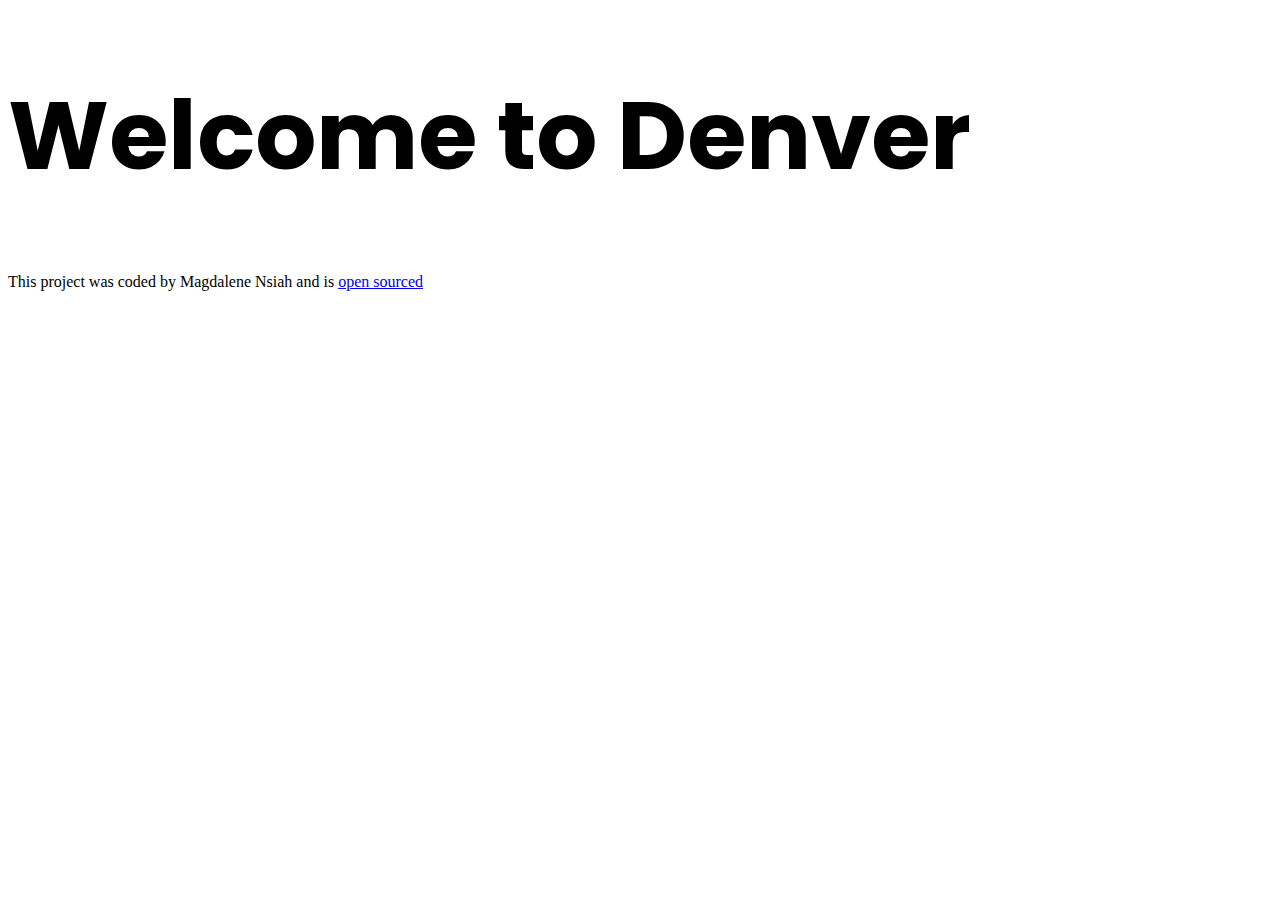
==== index.html @ 28d8b5a0 "added image and footer" ====
<!DOCTYPE html>
<html lang="en">
  <head>
    <meta charset="UTF-8" />
    <meta name="viewport" content="width=device-width, initial-scale=1.0" />
    <title>Welcome to Denver</title>
    <link rel="preconnect" href="https://fonts.googleapis.com" />
    <link rel="preconnect" href="https://fonts.gstatic.com" crossorigin />
    <link
      href="https://fonts.googleapis.com/css2?family=Poppins:ital,wght@0,100;0,200;0,300;0,400;0,500;0,600;0,700;0,800;0,900;1,100;1,200;1,300;1,400;1,500;1,600;1,700;1,800;1,900&display=swap"
      rel="stylesheet"
    />
    <link rel="stylesheet" href="src/styles.css" />
  </head>
  <body>
    <h1>Welcome to Denver</h1>
    <footer>
      This project was coded by Magdalene Nsiah and is
      <a href="https://github.com/Maggie24-tech/Travel-site-project"
        >open sourced</a
      >
    </footer>
  </body>
</html>
---- src/styles.css ----
h1 {
  font-style: normal;
  font-weight: 700;
  font-size: 96px;
  line-height: 144px;
  font-family: "poppins";
}
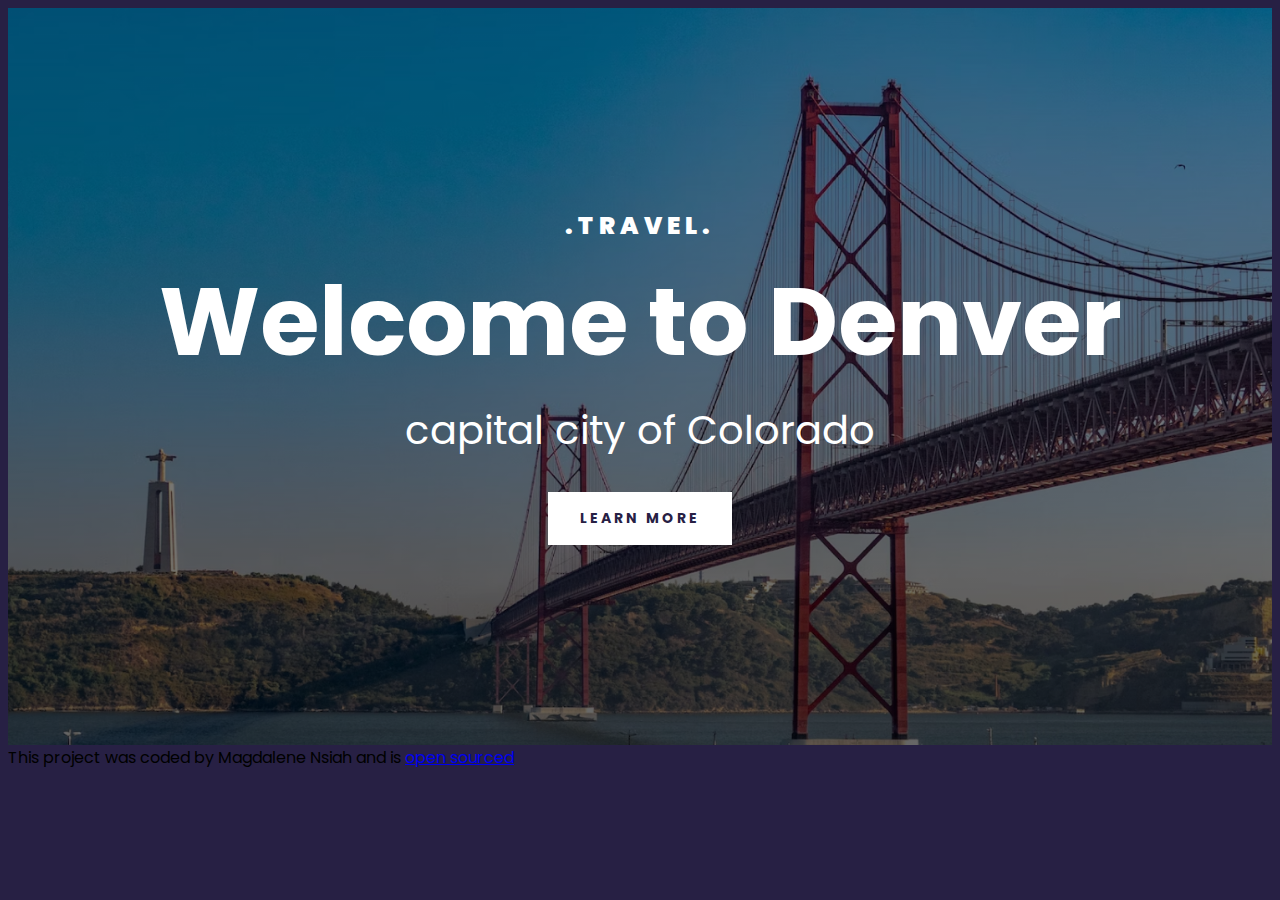
==== commit 5ded4667: "added the header of the landing page" ====
--- a/index.html
+++ b/index.html
@@ -13,12 +13,19 @@
     <link rel="stylesheet" href="src/styles.css" />
   </head>
   <body>
-    <h1>Welcome to Denver</h1>
-    <footer>
-      This project was coded by Magdalene Nsiah and is
-      <a href="https://github.com/Maggie24-tech/Travel-site-project"
-        >open sourced</a
-      >
-    </footer>
+    <div class="container">
+      <header>
+        <h3>.TRAVEL.</h3>
+        <h1>Welcome to Denver</h1>
+        <h2>capital city of Colorado</h2>
+        <a href="more">Learn more</a>
+      </header>
+      <footer>
+        This project was coded by Magdalene Nsiah and is
+        <a href="https://github.com/Maggie24-tech/Travel-site-project"
+          >open sourced</a
+        >
+      </footer>
+    </div>
   </body>
 </html>
--- a/src/styles.css
+++ b/src/styles.css
@@ -1,7 +1,74 @@
-h1 {
-  font-style: normal;
+body {
+  font-family: "poppins", sans-serif;
+  background: #272044;
+}
+
+header {
+  background-image: linear-gradient(rgba(0, 0, 0, 0.4), rgba(0, 0, 0, 0.6)),
+    url("../images/lisbon.png");
+  background-repeat: no-repeat;
+  background-size: cover;
+  color: white;
+  text-align: center;
+  padding: 200px 0;
+}
+
+header h1 {
   font-weight: 700;
   font-size: 96px;
-  line-height: 144px;
-  font-family: "poppins";
+  line-height: 1;
+  margin: 30px 0;
 }
+
+header h2 {
+  font-weight: 400;
+  font-size: 40px;
+  line-height: 1.5;
+  margin: 0;
+}
+
+header h3 {
+  font-weight: 900;
+  font-size: 24px;
+  line-height: 1.5;
+  letter-spacing: 5px;
+  margin: 0;
+}
+
+header a {
+  font-weight: 700;
+  font-size: 14px;
+  line-height: 1.5;
+  text-align: center;
+  letter-spacing: 3px;
+  text-transform: uppercase;
+  background-color: white;
+  text-decoration: none;
+  color: #272044;
+  padding: 16px 32px;
+  margin-top: 32px;
+  display: inline-block;
+}
+
+.container {
+  max-width: 1400px;
+  margin: 0 auto;
+}
+
+@media (max-width: 900px) {
+  header {
+    padding: 60px 0;
+  }
+
+  header h1 {
+    font-size: 48px;
+  }
+
+  header h2 {
+    font-size: 20px;
+  }
+
+  header h3 {
+    font-size: 12px;
+  }
+}
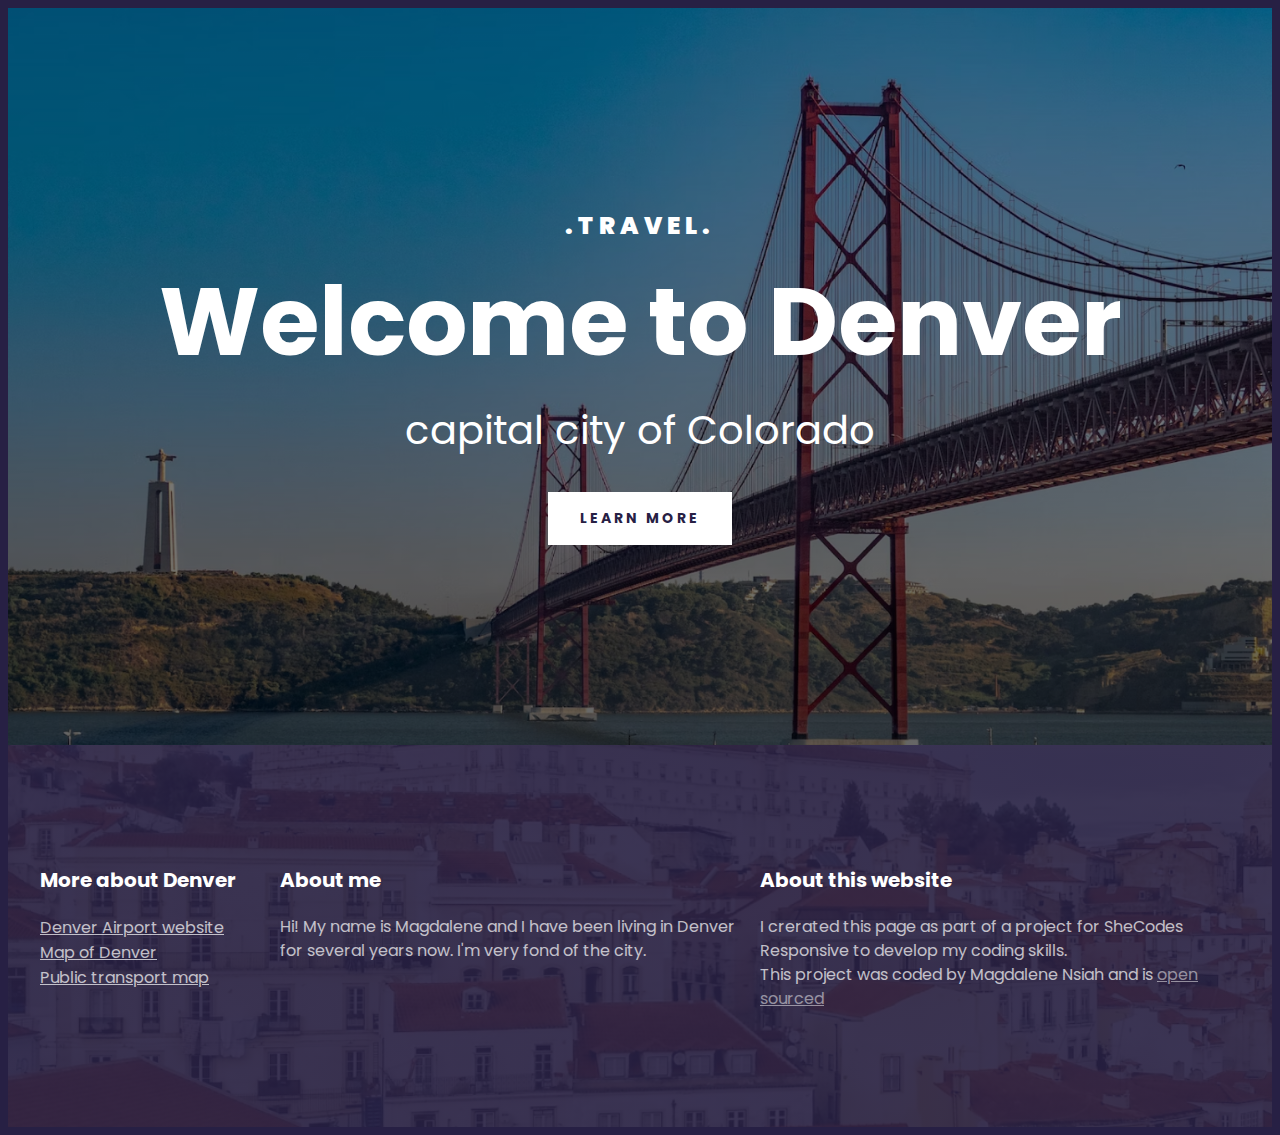
==== commit b42b6a3a: "added the footer" ====
--- a/index.html
+++ b/index.html
@@ -21,10 +21,47 @@
         <a href="more">Learn more</a>
       </header>
       <footer>
-        This project was coded by Magdalene Nsiah and is
-        <a href="https://github.com/Maggie24-tech/Travel-site-project"
-          >open sourced</a
-        >
+        <section class="grid">
+          <div>
+            <h3>More about Denver</h3>
+            <ul>
+              <li>
+                <a href="https://www.flydenver.com/" target="_blank"
+                  >Denver Airport website</a
+                >
+              </li>
+              <li>
+                <a href="https://maps.app.goo.gl/RZPwK5y1Qwdu7qCe8"
+                  >Map of Denver</a
+                >
+              </li>
+              <li>
+                <a href="https://www.rtd-denver.com/system-map"
+                  >Public transport map</a
+                >
+              </li>
+            </ul>
+          </div>
+          <div>
+            <h3>About me</h3>
+            <p>
+              Hi! My name is Magdalene and I have been living in Denver for
+              several years now. I'm very fond of the city.
+            </p>
+          </div>
+          <div>
+            <h3>About this website</h3>
+            <p>
+              I crerated this page as part of a project for SheCodes Responsive
+              to develop my coding skills.
+              <br />
+              This project was coded by Magdalene Nsiah and is
+              <a href="https://github.com/Maggie24-tech/Travel-site-project"
+                >open sourced</a
+              >
+            </p>
+          </div>
+        </section>
       </footer>
     </div>
   </body>
--- a/src/styles.css
+++ b/src/styles.css
@@ -50,12 +50,64 @@
   display: inline-block;
 }
 
+footer {
+  color: white;
+  background-image: linear-gradient(
+      rgba(39, 32, 68, 0.9),
+      rgba(39, 32, 68, 0.9)
+    ),
+    url("../images/lisbon-footer.png");
+
+  background-repeat: no-repeat;
+  background-size: cover;
+  padding: 100px 0;
+}
+
+footer h3 {
+  font-weight: 700;
+  font-size: 20px;
+  line-height: 30px;
+}
+
+footer p {
+  font-weight: 400;
+  font-size: 16px;
+  line-height: 24px;
+  opacity: 0.7;
+  margin-right: 20px;
+}
+
+footer li {
+  list-style: none;
+  margin: 0;
+  padding: 0;
+}
+
+footer ul {
+  padding: 0;
+}
+
+footer a {
+  color: white;
+  opacity: 0.7;
+}
+
+section {
+  max-width: 1200px;
+  margin: 0 auto;
+}
+
 .container {
   max-width: 1400px;
   margin: 0 auto;
 }
 
-@media (max-width: 900px) {
+.grid {
+  display: grid;
+  grid-template-columns: 1fr 2fr 2fr;
+}
+
+@media (max-width: 960px) {
   header {
     padding: 60px 0;
   }
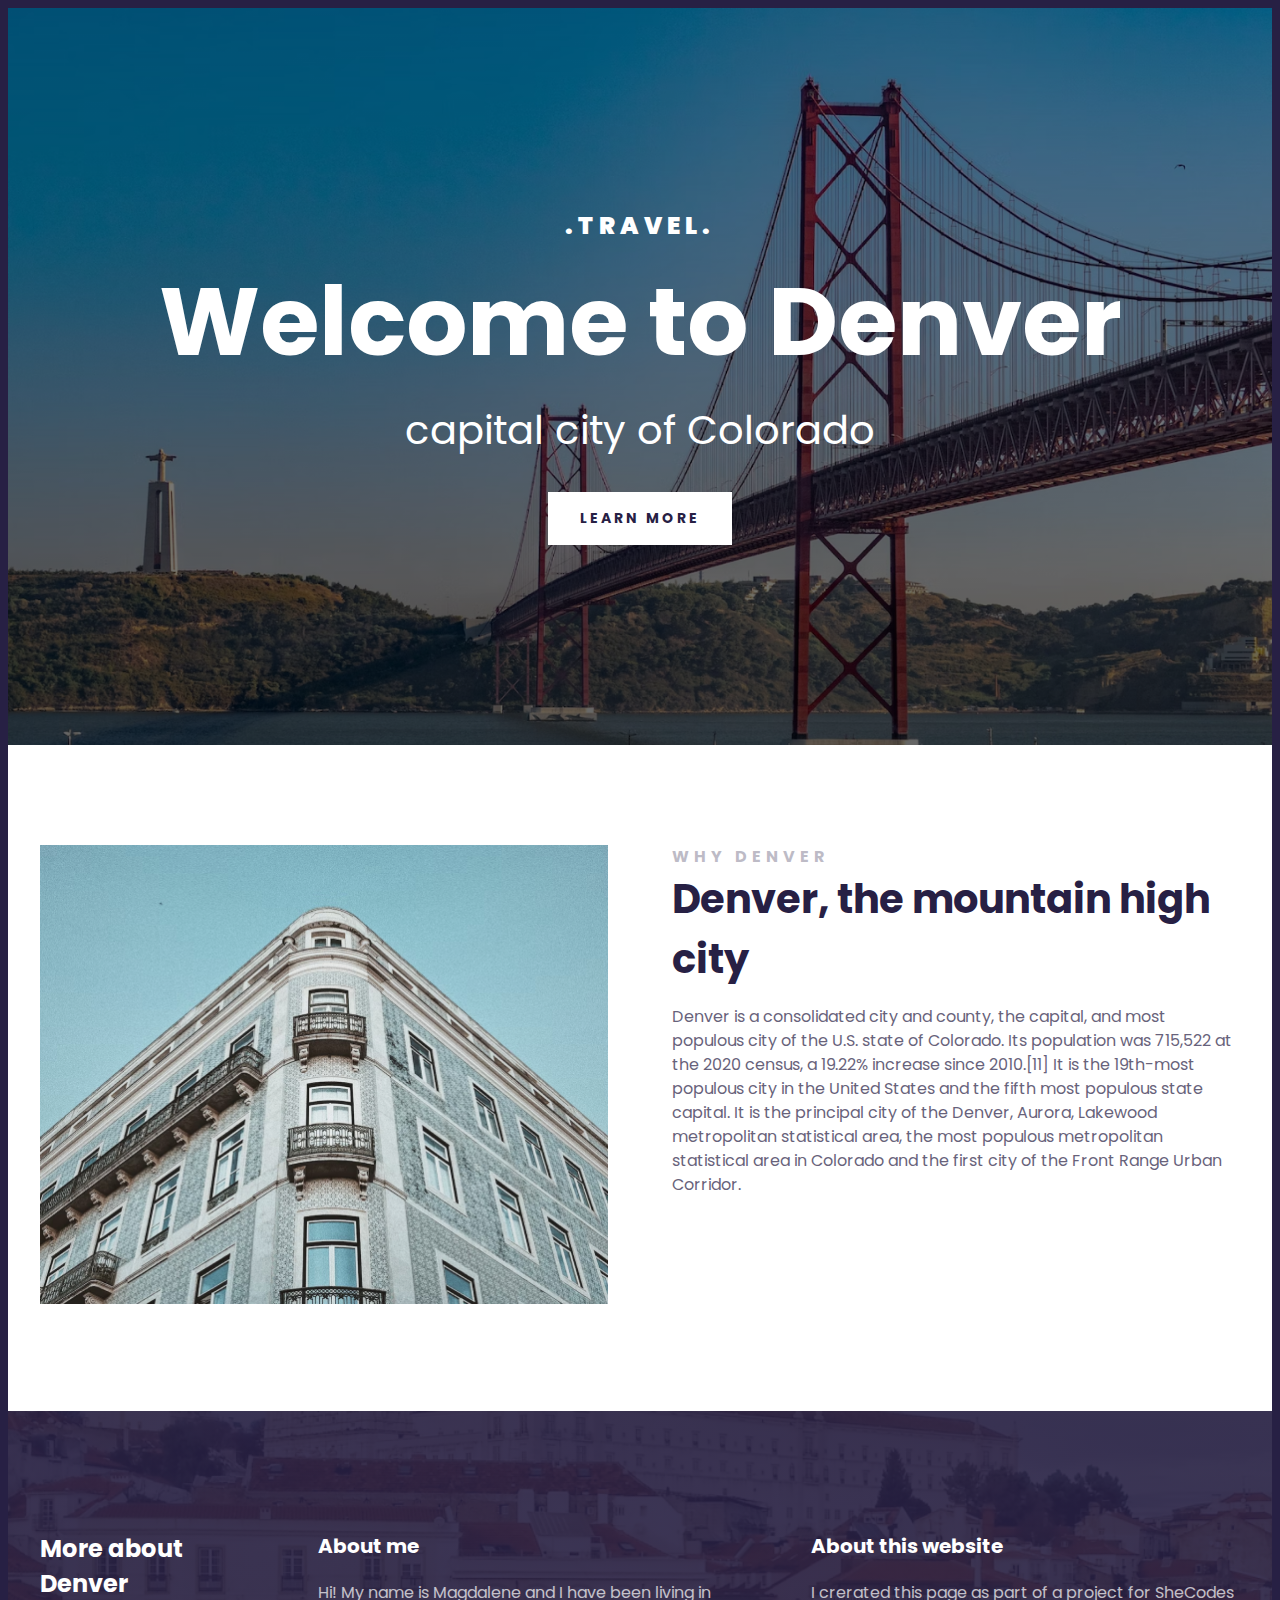
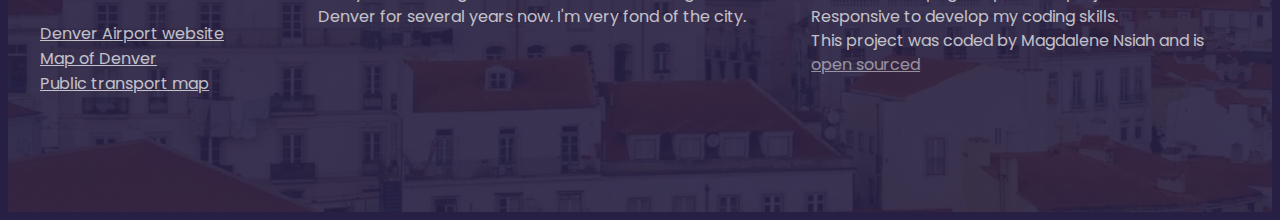
==== commit 40f2962f: "added grid and responsive to images" ====
--- a/index.html
+++ b/index.html
@@ -20,10 +20,35 @@
         <h2>capital city of Colorado</h2>
         <a href="more">Learn more</a>
       </header>
+      <main>
+        <section class="grid grid-2-columns">
+          <div>
+            <img
+              src="images/building.png"
+              alt="Denver Building"
+              class="img-responsive"
+            />
+          </div>
+          <div>
+            <h2>Why Denver</h2>
+            <h3>Denver, the mountain high city</h3>
+            <p>
+              Denver is a consolidated city and county, the capital, and most
+              populous city of the U.S. state of Colorado. Its population was
+              715,522 at the 2020 census, a 19.22% increase since 2010.[11] It
+              is the 19th-most populous city in the United States and the fifth
+              most populous state capital. It is the principal city of the
+              Denver, Aurora, Lakewood metropolitan statistical area, the most
+              populous metropolitan statistical area in Colorado and the first
+              city of the Front Range Urban Corridor.
+            </p>
+          </div>
+        </section>
+      </main>
       <footer>
-        <section class="grid">
+        <section class="grid grid-3-columns-with-first-narrow">
           <div>
-            <h3>More about Denver</h3>
+            <h2>More about Denver</h2>
             <ul>
               <li>
                 <a href="https://www.flydenver.com/" target="_blank"
--- a/src/styles.css
+++ b/src/styles.css
@@ -50,6 +50,44 @@
   display: inline-block;
 }
 
+main {
+  background-color: white;
+}
+
+main h2 {
+  font-weight: 700;
+  font-size: 16px;
+  line-height: 1.5;
+  letter-spacing: 5px;
+  color: #272044;
+  opacity: 0.3;
+  text-transform: uppercase;
+  margin: 0;
+}
+
+main h3 {
+  font-weight: 700;
+  font-size: 40px;
+  line-height: 1.5;
+  color: #272044;
+  margin: 0;
+}
+
+main p {
+  font-style: normal;
+  font-weight: 400;
+  font-size: 16px;
+  line-height: 24px;
+  color: #272044;
+  opacity: 0.7;
+}
+
+section {
+  max-width: 1200px;
+  margin: 0 auto;
+  padding: 100px 0;
+}
+
 footer {
   color: white;
   background-image: linear-gradient(
@@ -60,7 +98,6 @@
 
   background-repeat: no-repeat;
   background-size: cover;
-  padding: 100px 0;
 }
 
 footer h3 {
@@ -74,7 +111,6 @@
   font-size: 16px;
   line-height: 24px;
   opacity: 0.7;
-  margin-right: 20px;
 }
 
 footer li {
@@ -92,18 +128,25 @@
   opacity: 0.7;
 }
 
-section {
-  max-width: 1200px;
-  margin: 0 auto;
-}
-
 .container {
   max-width: 1400px;
   margin: 0 auto;
 }
 
+.img-responsive {
+  max-width: 100%;
+}
+
 .grid {
   display: grid;
+  grid-gap: 64px;
+}
+
+.grid-2-columns {
+  grid-template-columns: 1fr 1fr;
+}
+
+.grid-3-columns-with-first-narrow {
   grid-template-columns: 1fr 2fr 2fr;
 }
 
@@ -123,4 +166,13 @@
   header h3 {
     font-size: 12px;
   }
+
+  .grid {
+    grid-template-columns: 1fr;
+    grid-gap: 32px;
+  }
+
+  section {
+    padding: 30px;
+  }
 }
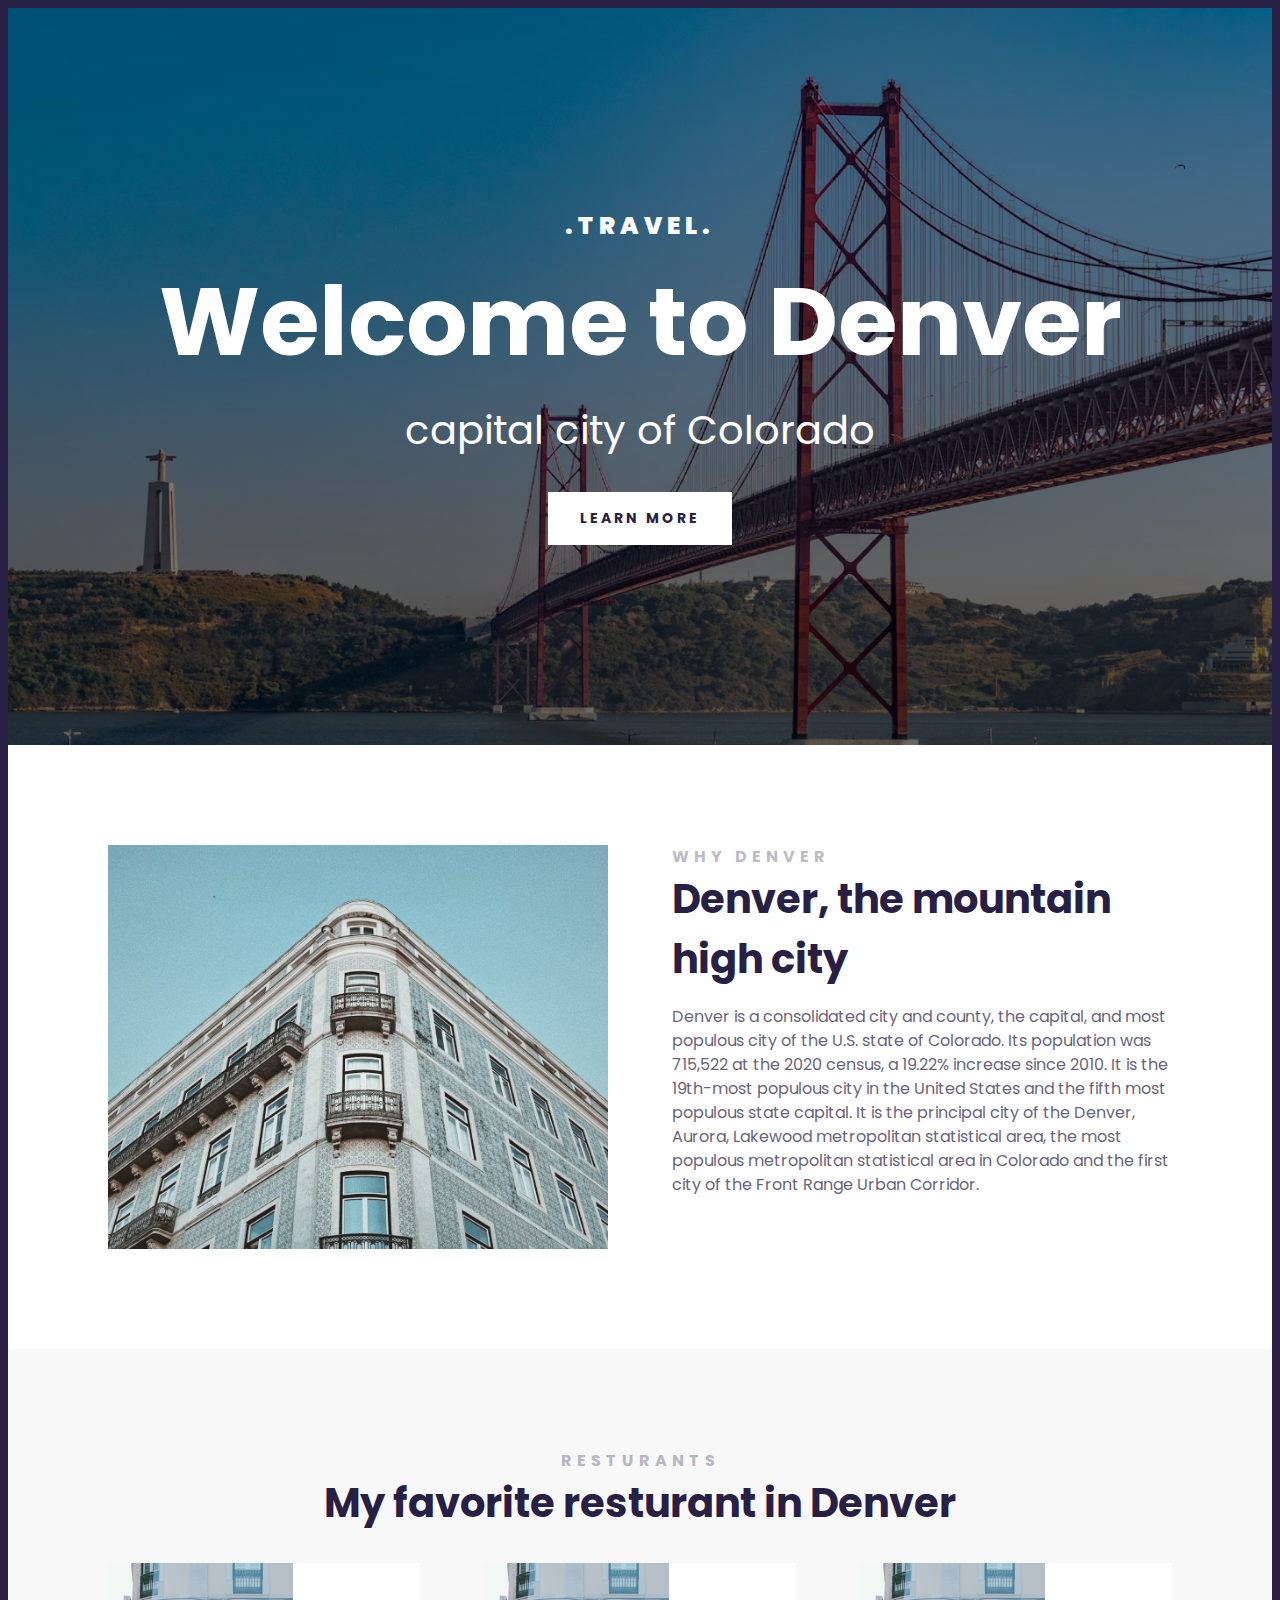
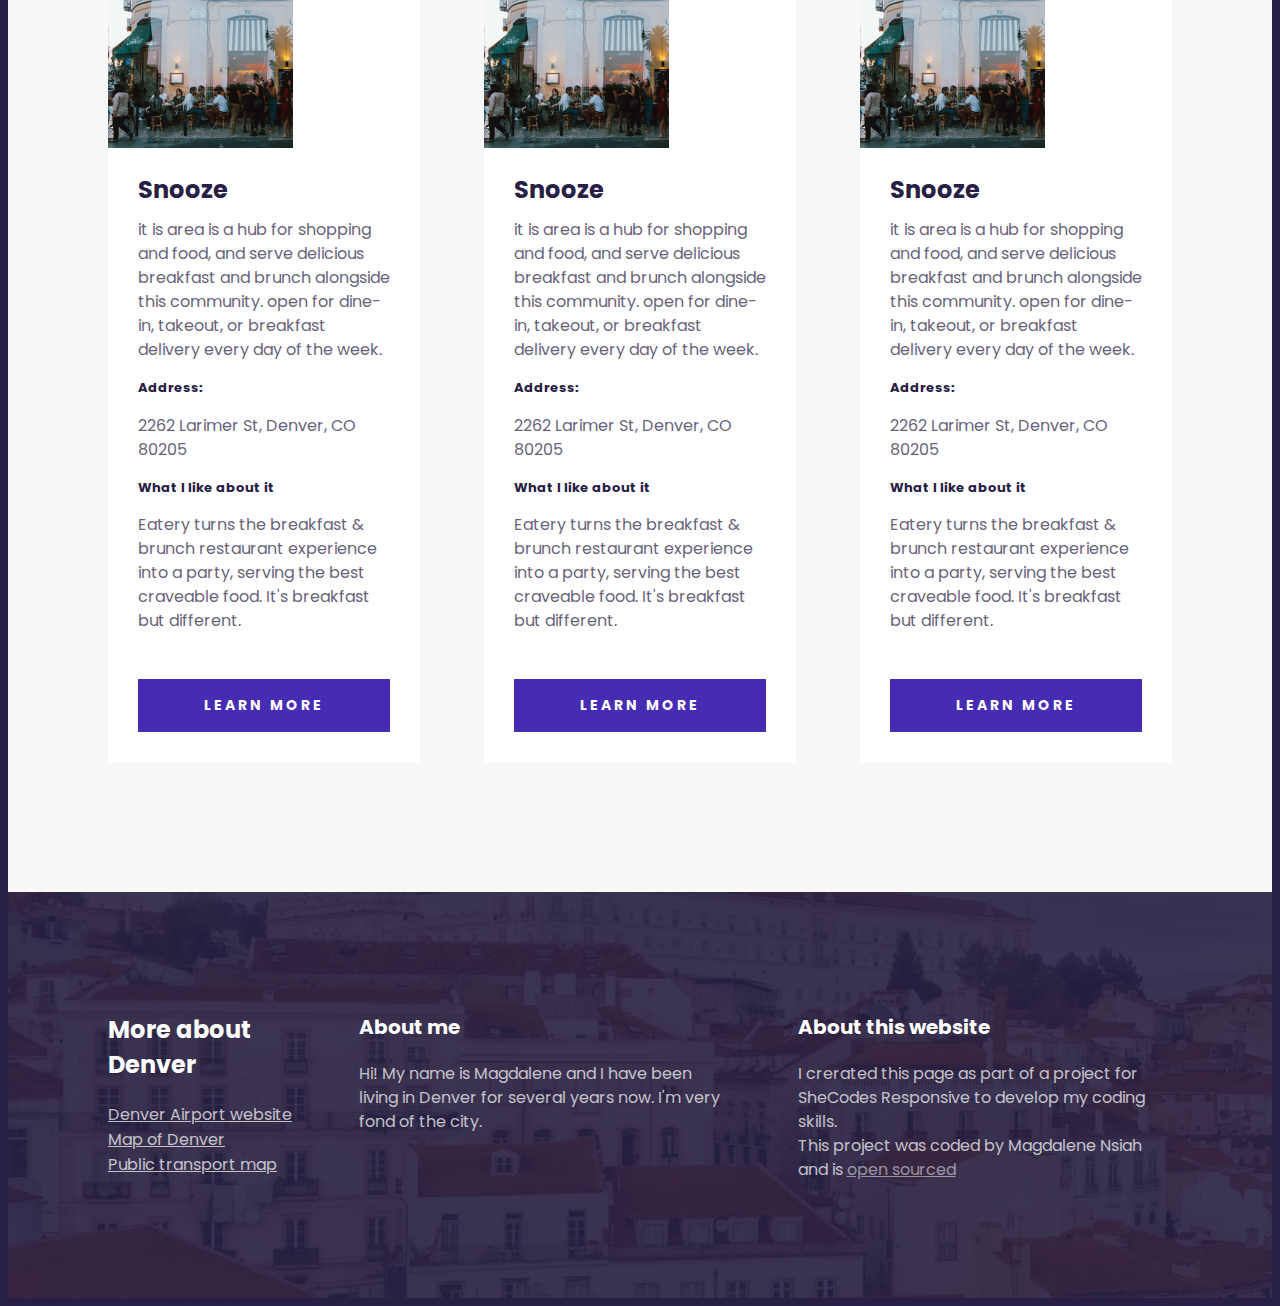
==== commit 2dc49c95: "added grid layout for cards" ====
--- a/index.html
+++ b/index.html
@@ -35,13 +35,106 @@
             <p>
               Denver is a consolidated city and county, the capital, and most
               populous city of the U.S. state of Colorado. Its population was
-              715,522 at the 2020 census, a 19.22% increase since 2010.[11] It
-              is the 19th-most populous city in the United States and the fifth
+              715,522 at the 2020 census, a 19.22% increase since 2010. It is
+              the 19th-most populous city in the United States and the fifth
               most populous state capital. It is the principal city of the
               Denver, Aurora, Lakewood metropolitan statistical area, the most
               populous metropolitan statistical area in Colorado and the first
               city of the Front Range Urban Corridor.
             </p>
+          </div>
+        </section>
+        <section class="secondary">
+          <h2 class="text-center">Resturants</h2>
+          <h3 class="text-center">My favorite resturant in Denver</h3>
+          <div class="grid grid-3-colmns">
+            <div class="card">
+              <div class="card-header">
+                <img src="images/janis.png" alt="" class="img-responsive" />
+              </div>
+              <div class="card-body">
+                <h4>Snooze</h4>
+                <p>
+                  it is area is a hub for shopping and food, and serve delicious
+                  breakfast and brunch alongside this community. open for
+                  dine-in, takeout, or breakfast delivery every day of the week.
+                </p>
+                <h5>Address:</h5>
+                <p>2262 Larimer St, Denver, CO 80205</p>
+                <h5>What I like about it</h5>
+                <p>
+                  Eatery turns the breakfast & brunch restaurant experience into
+                  a party, serving the best craveable food. It's breakfast but
+                  different.
+                </p>
+              </div>
+              <div class="card-footer">
+                <a
+                  href="https://maps.app.goo.gl/zsXi2HkbGsR6RyFR8"
+                  target="_blank"
+                  class="btn"
+                  >Learn more</a
+                >
+              </div>
+            </div>
+            <div class="card">
+              <div class="card-header">
+                <img src="images/janis.png" alt="" class="img-responsive" />
+              </div>
+              <div class="card-body">
+                <h4>Snooze</h4>
+                <p>
+                  it is area is a hub for shopping and food, and serve delicious
+                  breakfast and brunch alongside this community. open for
+                  dine-in, takeout, or breakfast delivery every day of the week.
+                </p>
+                <h5>Address:</h5>
+                <p>2262 Larimer St, Denver, CO 80205</p>
+                <h5>What I like about it</h5>
+                <p>
+                  Eatery turns the breakfast & brunch restaurant experience into
+                  a party, serving the best craveable food. It's breakfast but
+                  different.
+                </p>
+              </div>
+              <div class="card-footer">
+                <a
+                  href="https://maps.app.goo.gl/zsXi2HkbGsR6RyFR8"
+                  target="_blank"
+                  class="btn"
+                  >Learn more</a
+                >
+              </div>
+            </div>
+            <div class="card">
+              <div class="card-header">
+                <img src="images/janis.png" alt="" class="img-responsive" />
+              </div>
+              <div class="card-body">
+                <h4>Snooze</h4>
+                <p>
+                  it is area is a hub for shopping and food, and serve delicious
+                  breakfast and brunch alongside this community. open for
+                  dine-in, takeout, or breakfast delivery every day of the week.
+                </p>
+                <h5>Address:</h5>
+                <p>2262 Larimer St, Denver, CO 80205</p>
+                <h5>What I like about it</h5>
+                <p>
+                  Eatery turns the breakfast & brunch restaurant experience into
+                  a party, serving the best craveable food. It's breakfast but
+                  different.
+                </p>
+              </div>
+              <div class="card-footer">
+                <a
+                  href="https://maps.app.goo.gl/zsXi2HkbGsR6RyFR8"
+                  target="_blank"
+                  class="btn"
+                  >Learn more</a
+                >
+              </div>
+            </div>
           </div>
         </section>
       </main>
--- a/src/styles.css
+++ b/src/styles.css
@@ -73,6 +73,22 @@
   margin: 0;
 }
 
+main h4 {
+  font-weight: 700;
+  font-size: 24px;
+  line-height: 1;
+  color: #272044;
+  margin: 0;
+}
+
+main h5 {
+  font-weight: 700;
+  font-size: 13px;
+  line-height: 1.5;
+  color: #272044;
+  margin: 0;
+}
+
 main p {
   font-style: normal;
   font-weight: 400;
@@ -83,9 +99,17 @@
 }
 
 section {
-  max-width: 1200px;
+  max-width: 100%;
   margin: 0 auto;
-  padding: 100px 0;
+  padding: 100px;
+}
+
+section.secondary {
+  background: #f8f8f8;
+}
+
+.text-center {
+  text-align: center;
 }
 
 footer {
@@ -135,6 +159,7 @@
 
 .img-responsive {
   max-width: 100%;
+  display: block;
 }
 
 .grid {
@@ -146,8 +171,39 @@
   grid-template-columns: 1fr 1fr;
 }
 
+.grid-3-colmns {
+  grid-template-columns: 1fr 1fr 1fr;
+}
+
 .grid-3-columns-with-first-narrow {
   grid-template-columns: 1fr 2fr 2fr;
+}
+
+.card {
+  background: white;
+  margin: 30px 0;
+}
+
+.card-body {
+  padding: 30px;
+}
+
+.card-footer {
+  padding: 0 30px 30px;
+}
+
+.btn {
+  display: block;
+  color: white;
+  font-weight: 700;
+  font-size: 14px;
+  line-height: 21px;
+  letter-spacing: 3px;
+  text-align: center;
+  text-transform: uppercase;
+  padding: 16px;
+  background-color: #462cb3;
+  text-decoration: none;
 }
 
 @media (max-width: 960px) {
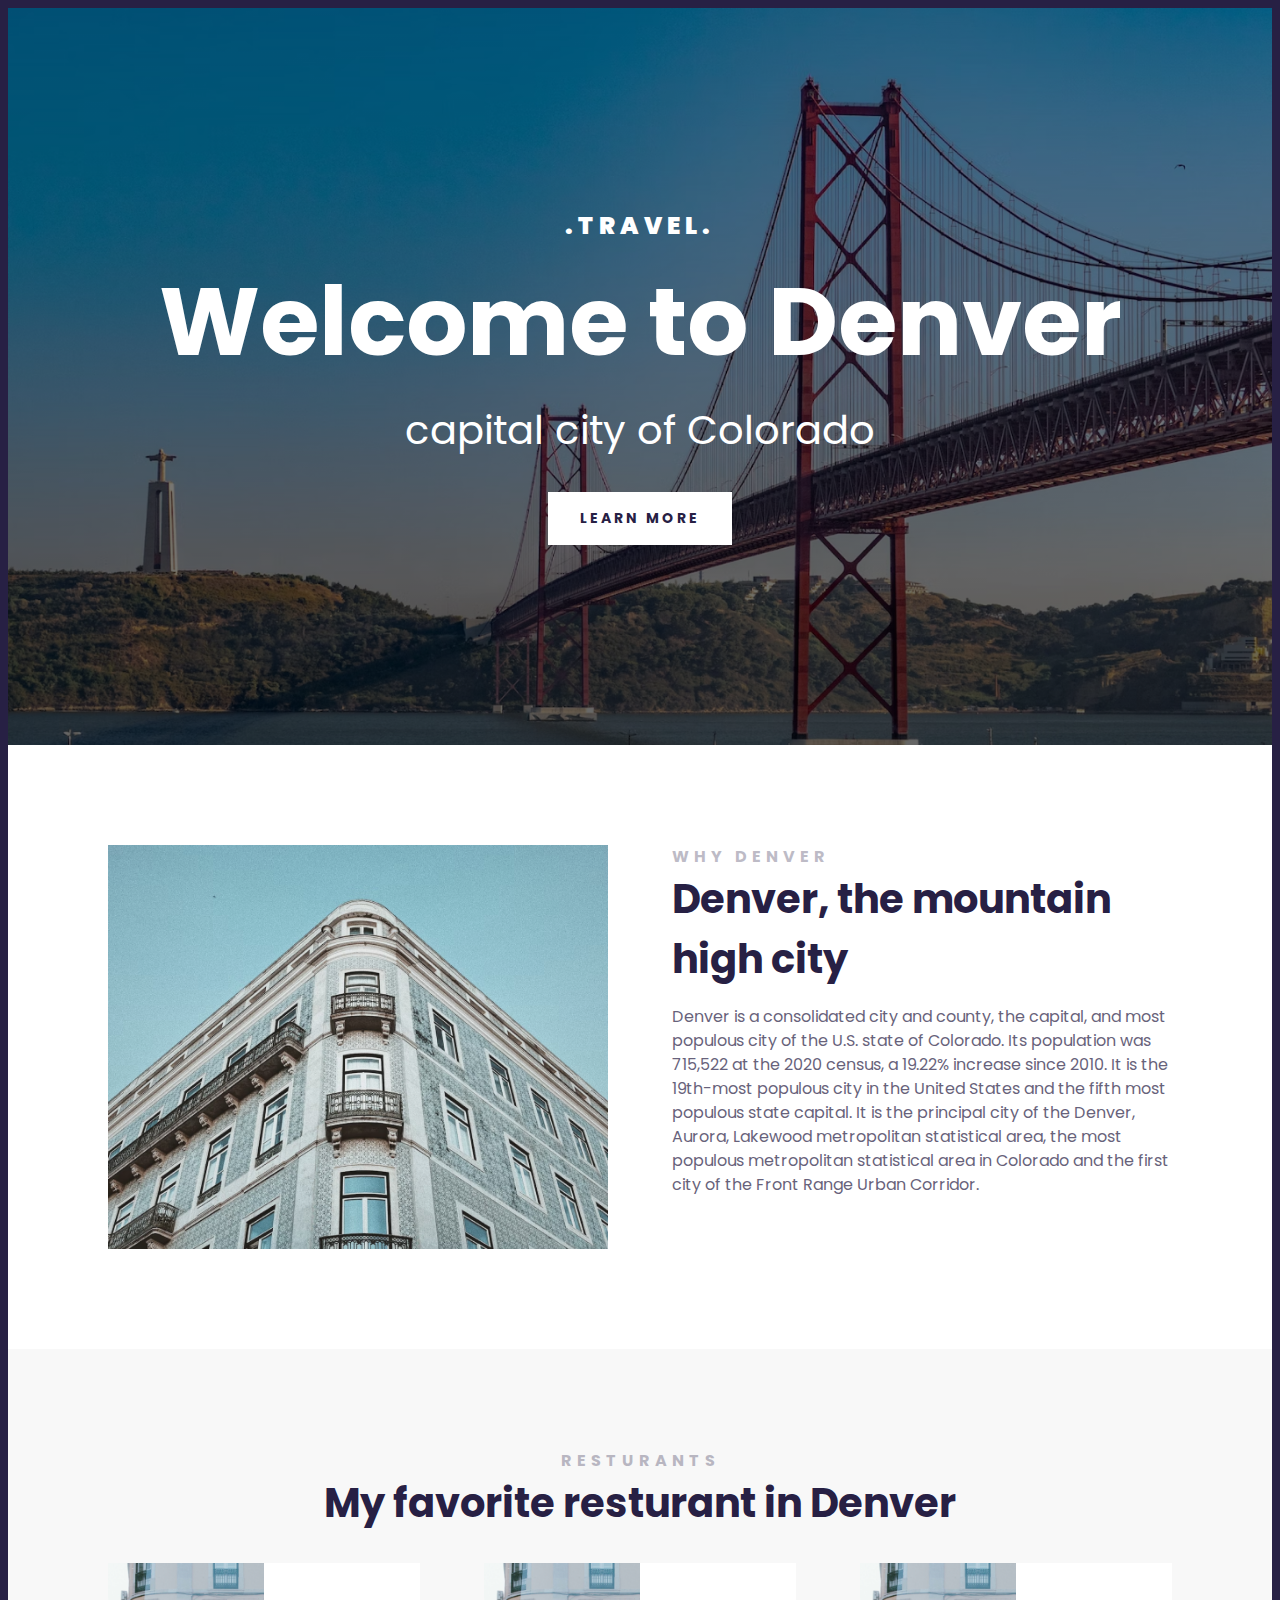
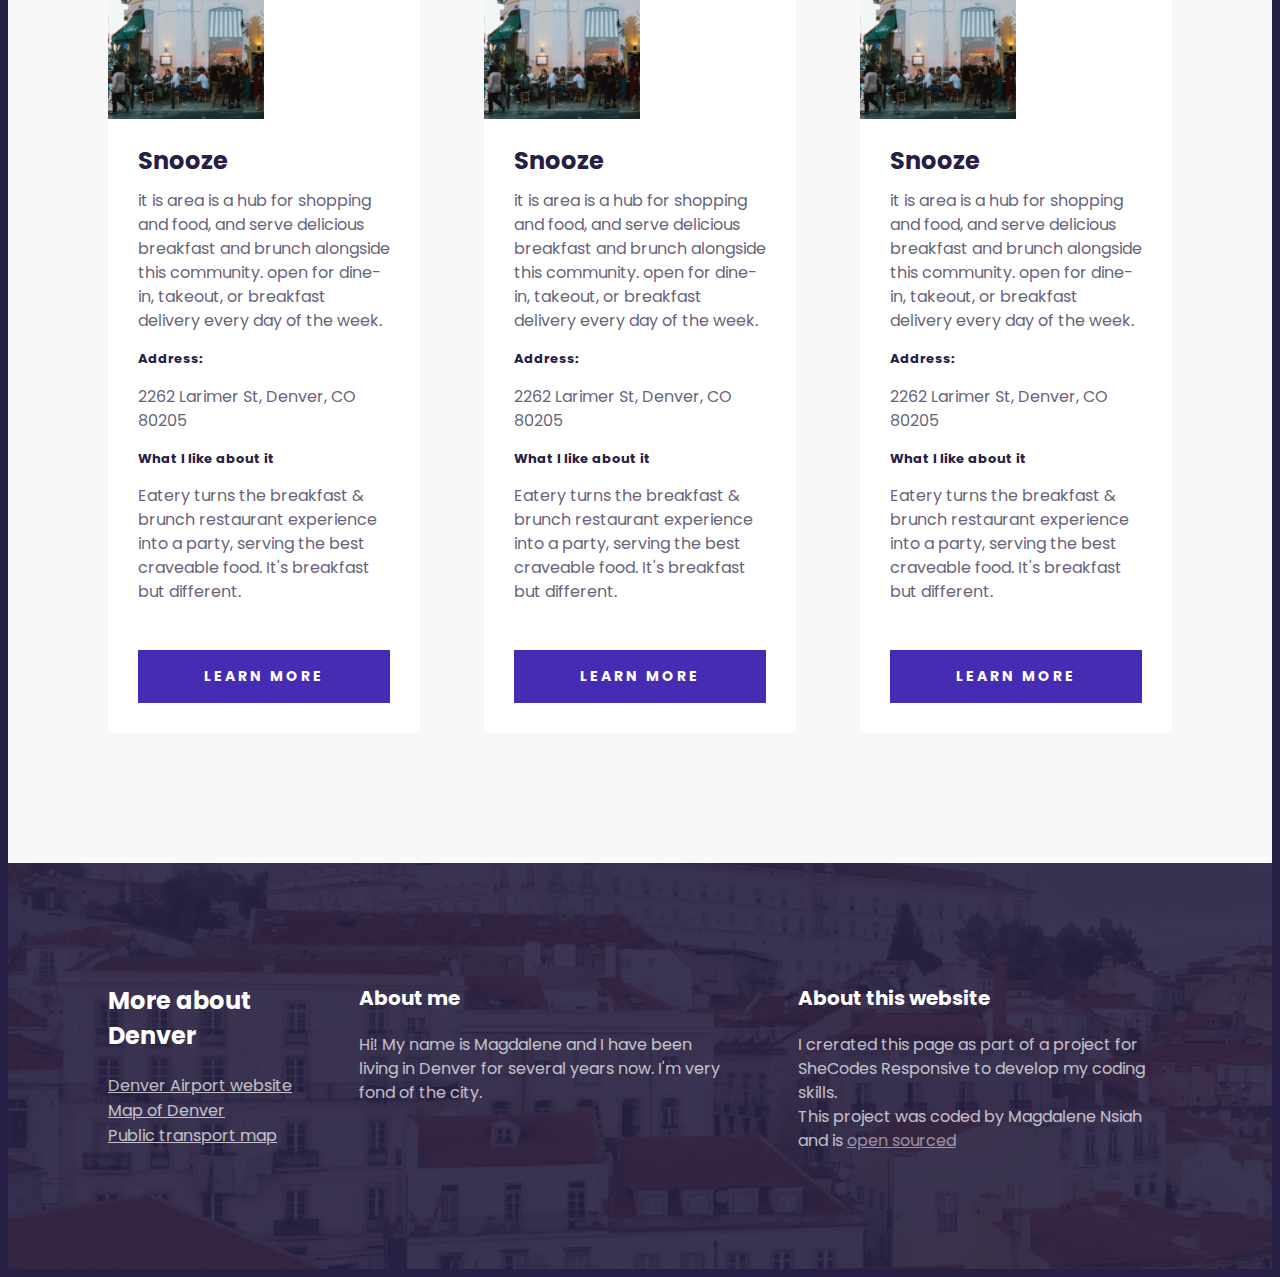
==== commit 42f05db3: "added responsive google maps embed" ====
--- a/index.html
+++ b/index.html
@@ -49,8 +49,16 @@
           <h3 class="text-center">My favorite resturant in Denver</h3>
           <div class="grid grid-3-colmns">
             <div class="card">
-              <div class="card-header">
+              <div class="card-header grid grid-2-columns">
                 <img src="images/janis.png" alt="" class="img-responsive" />
+                <iframe
+                  src="https://www.google.com/maps/embed?pb=!1m18!1m12!1m3!1d24293.91239951133!2d-105.0674949640417!3d39.776016501476064!2m3!1f0!2f0!3f0!3m2!1i1024!2i768!4f13.1!3m3!1m2!1s0x876c78def89ef865%3A0x6f96b200b0914674!2sSnooze%2C%20an%20A.M.%20Eatery!5e0!3m2!1sen!2sus!4v1724353606088!5m2!1sen!2sus"
+                  class="embed"
+                  style="border: 0"
+                  allowfullscreen=""
+                  loading="lazy"
+                  referrerpolicy="no-referrer-when-downgrade"
+                ></iframe>
               </div>
               <div class="card-body">
                 <h4>Snooze</h4>
@@ -78,8 +86,16 @@
               </div>
             </div>
             <div class="card">
-              <div class="card-header">
+              <div class="card-header grid grid-2-columns">
                 <img src="images/janis.png" alt="" class="img-responsive" />
+                <iframe
+                  src="https://www.google.com/maps/embed?pb=!1m18!1m12!1m3!1d24293.91239951133!2d-105.0674949640417!3d39.776016501476064!2m3!1f0!2f0!3f0!3m2!1i1024!2i768!4f13.1!3m3!1m2!1s0x876c78def89ef865%3A0x6f96b200b0914674!2sSnooze%2C%20an%20A.M.%20Eatery!5e0!3m2!1sen!2sus!4v1724353606088!5m2!1sen!2sus"
+                  class="embed"
+                  style="border: 0"
+                  allowfullscreen=""
+                  loading="lazy"
+                  referrerpolicy="no-referrer-when-downgrade"
+                ></iframe>
               </div>
               <div class="card-body">
                 <h4>Snooze</h4>
@@ -107,8 +123,16 @@
               </div>
             </div>
             <div class="card">
-              <div class="card-header">
+              <div class="card-header grid grid-2-columns">
                 <img src="images/janis.png" alt="" class="img-responsive" />
+                <iframe
+                  src="https://www.google.com/maps/embed?pb=!1m18!1m12!1m3!1d24293.91239951133!2d-105.0674949640417!3d39.776016501476064!2m3!1f0!2f0!3f0!3m2!1i1024!2i768!4f13.1!3m3!1m2!1s0x876c78def89ef865%3A0x6f96b200b0914674!2sSnooze%2C%20an%20A.M.%20Eatery!5e0!3m2!1sen!2sus!4v1724353606088!5m2!1sen!2sus"
+                  class="embed"
+                  style="border: 0"
+                  allowfullscreen=""
+                  loading="lazy"
+                  referrerpolicy="no-referrer-when-downgrade"
+                ></iframe>
               </div>
               <div class="card-body">
                 <h4>Snooze</h4>
--- a/src/styles.css
+++ b/src/styles.css
@@ -158,7 +158,7 @@
 }
 
 .img-responsive {
-  max-width: 100%;
+  width: 100%;
   display: block;
 }
 
@@ -182,6 +182,15 @@
 .card {
   background: white;
   margin: 30px 0;
+}
+
+.card-header.grid {
+  grid-gap: 0;
+}
+
+.embed {
+  width: 100%;
+  aspect-ratio: 1/1;
 }
 
 .card-body {
@@ -231,4 +240,12 @@
   section {
     padding: 30px;
   }
-}
+
+  .card-header img {
+    display: none;
+  }
+
+  .embed {
+    aspect-ratio: 16/9;
+  }
+}
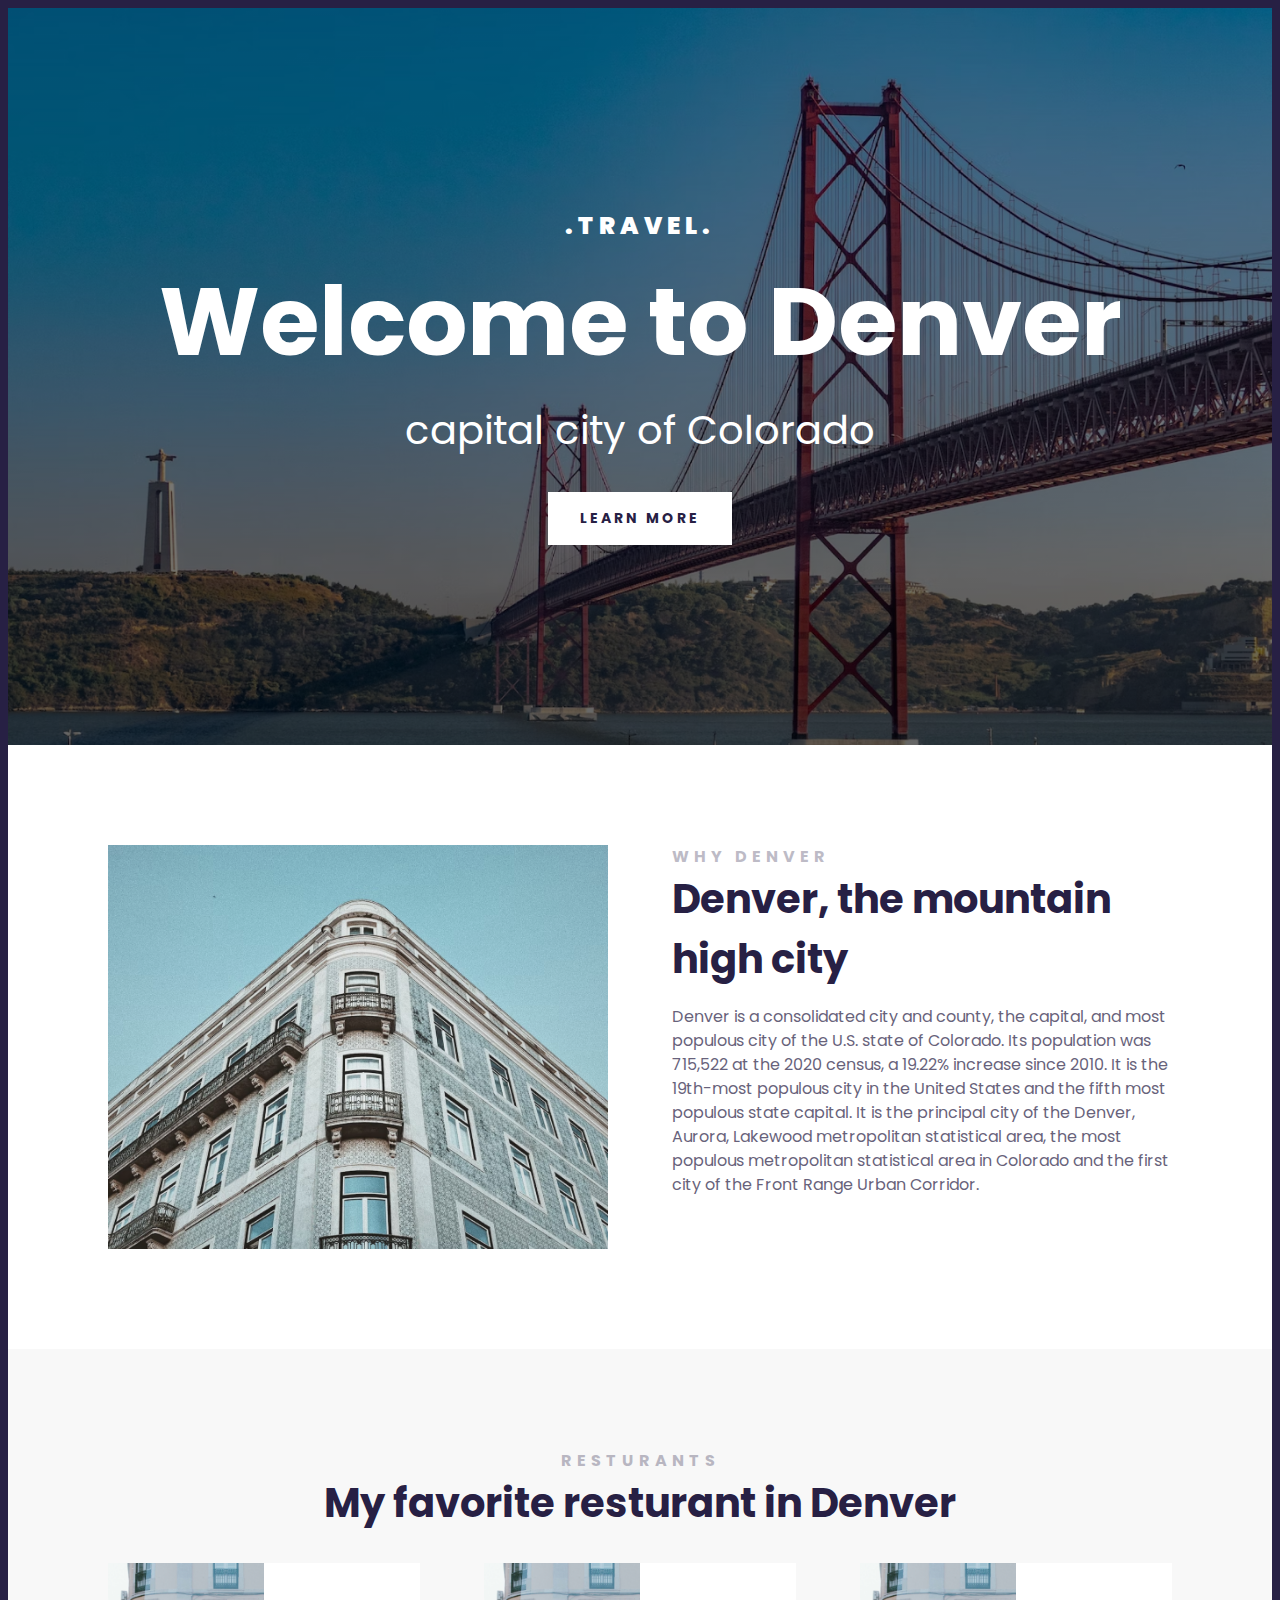
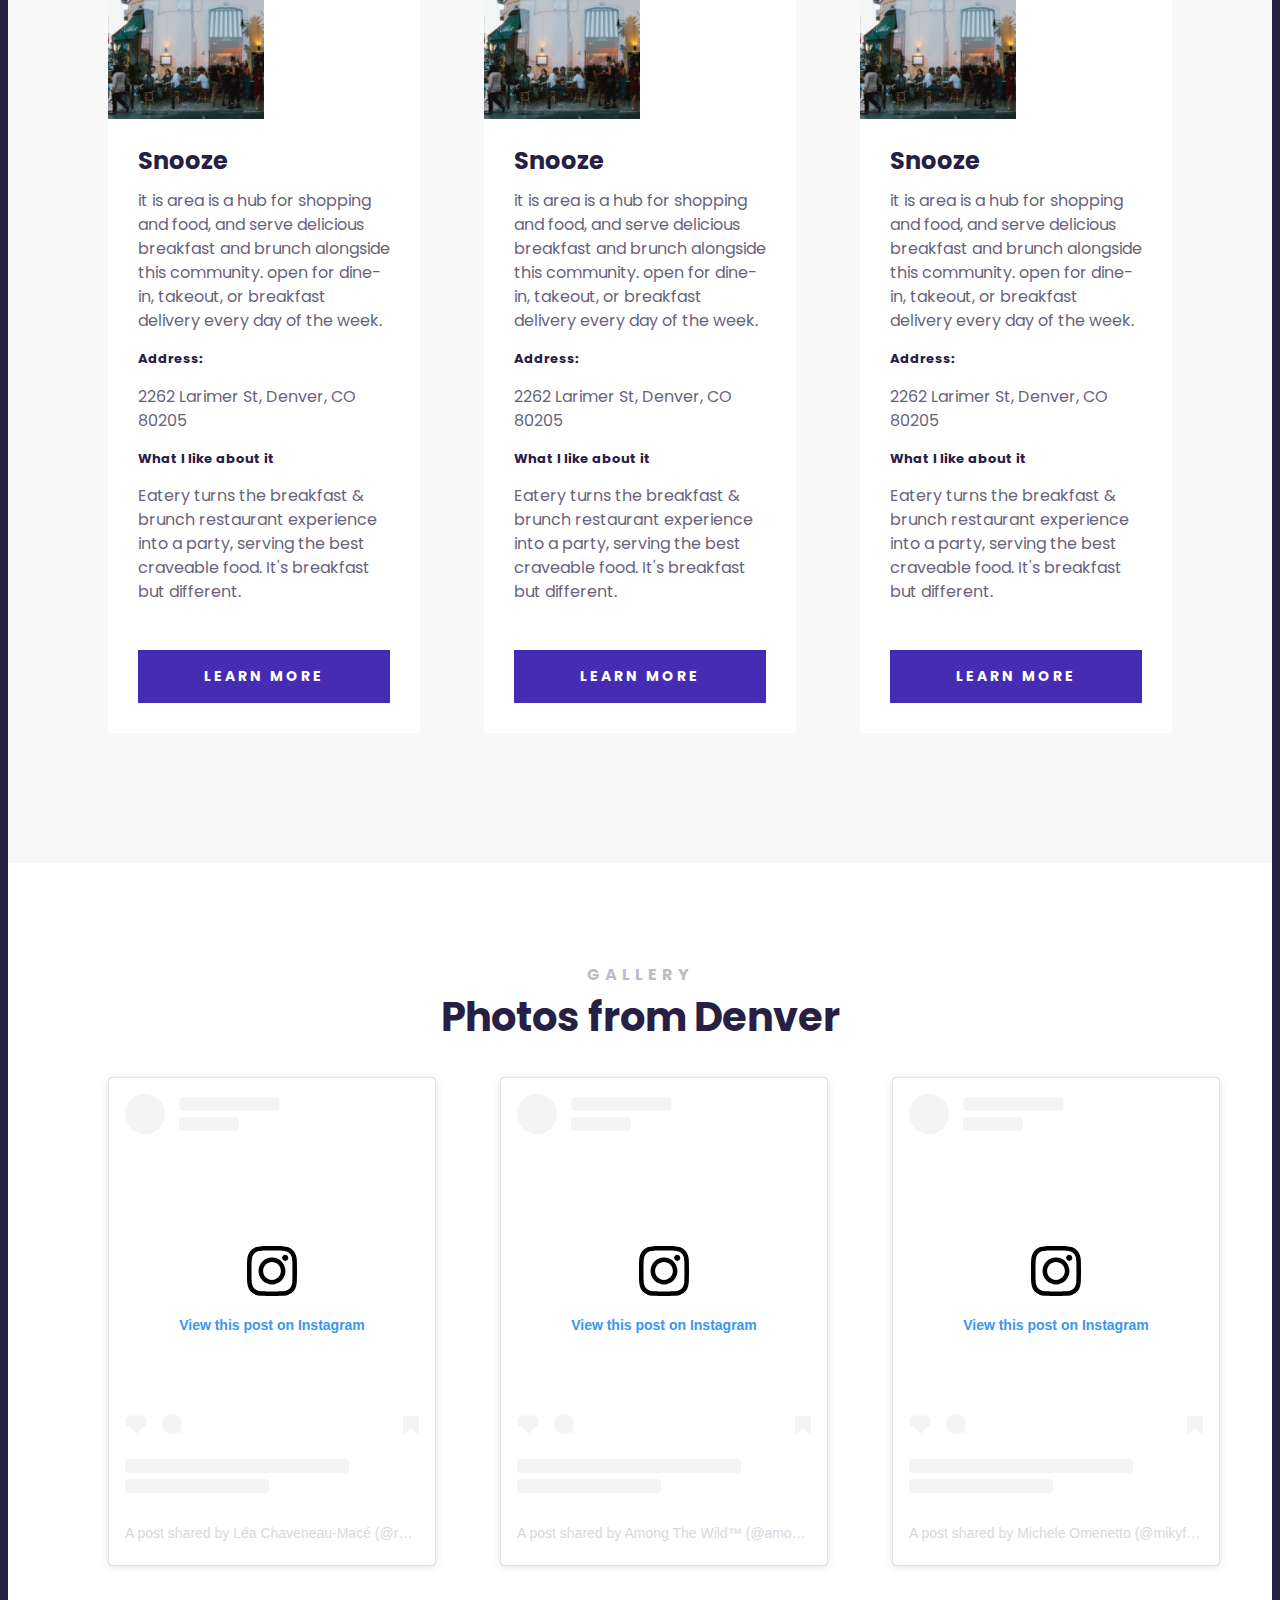
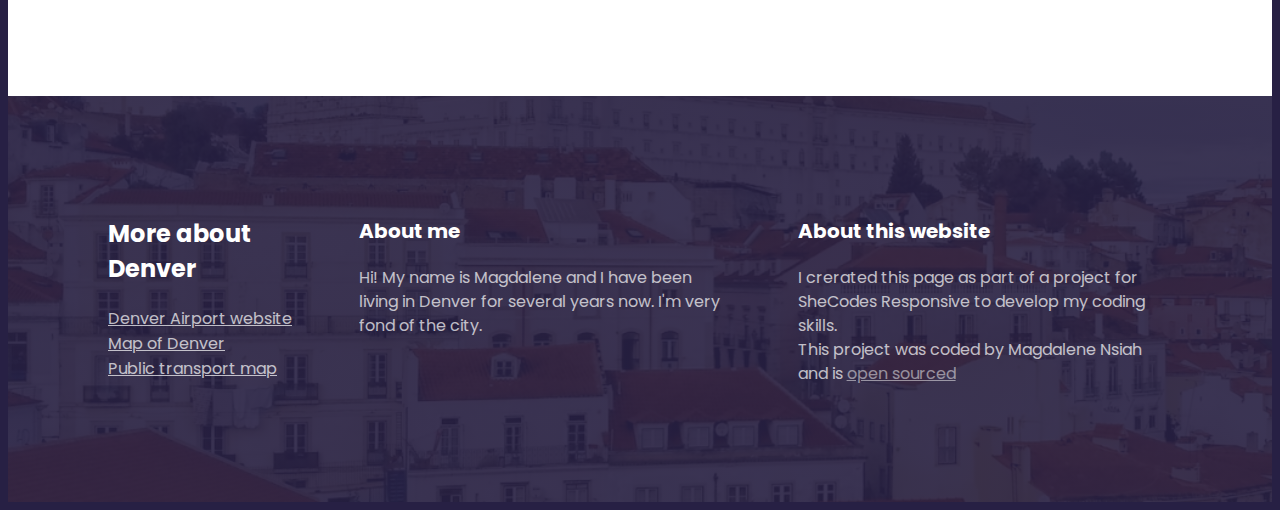
==== commit 0deeca50: "added instagram post to the landing page" ====
--- a/index.html
+++ b/index.html
@@ -161,6 +161,862 @@
             </div>
           </div>
         </section>
+
+        <section>
+          <h2 class="text-center">Gallery</h2>
+          <h3 class="text-center">Photos from Denver</h3>
+          <div class="instagram-embeds">
+            <div class="grid grid-3-colmns">
+              <blockquote
+                class="instagram-media"
+                data-instgrm-permalink="https://www.instagram.com/p/C6rtGYgtLh-/?utm_source=ig_embed&amp;utm_campaign=loading"
+                data-instgrm-version="14"
+                style="
+                  background: #fff;
+                  border: 0;
+                  border-radius: 3px;
+                  box-shadow: 0 0 1px 0 rgba(0, 0, 0, 0.5),
+                    0 1px 10px 0 rgba(0, 0, 0, 0.15);
+                  margin: 1px;
+                  max-width: 540px;
+                  min-width: 326px;
+                  padding: 0;
+                  width: 99.375%;
+                  width: -webkit-calc(100% - 2px);
+                  width: calc(100% - 2px);
+                "
+              >
+                <div style="padding: 16px">
+                  <a
+                    href="https://www.instagram.com/p/C6rtGYgtLh-/?utm_source=ig_embed&amp;utm_campaign=loading"
+                    style="
+                      background: #ffffff;
+                      line-height: 0;
+                      padding: 0 0;
+                      text-align: center;
+                      text-decoration: none;
+                      width: 100%;
+                    "
+                    target="_blank"
+                  >
+                    <div
+                      style="
+                        display: flex;
+                        flex-direction: row;
+                        align-items: center;
+                      "
+                    >
+                      <div
+                        style="
+                          background-color: #f4f4f4;
+                          border-radius: 50%;
+                          flex-grow: 0;
+                          height: 40px;
+                          margin-right: 14px;
+                          width: 40px;
+                        "
+                      ></div>
+                      <div
+                        style="
+                          display: flex;
+                          flex-direction: column;
+                          flex-grow: 1;
+                          justify-content: center;
+                        "
+                      >
+                        <div
+                          style="
+                            background-color: #f4f4f4;
+                            border-radius: 4px;
+                            flex-grow: 0;
+                            height: 14px;
+                            margin-bottom: 6px;
+                            width: 100px;
+                          "
+                        ></div>
+                        <div
+                          style="
+                            background-color: #f4f4f4;
+                            border-radius: 4px;
+                            flex-grow: 0;
+                            height: 14px;
+                            width: 60px;
+                          "
+                        ></div>
+                      </div>
+                    </div>
+                    <div style="padding: 19% 0"></div>
+                    <div
+                      style="
+                        display: block;
+                        height: 50px;
+                        margin: 0 auto 12px;
+                        width: 50px;
+                      "
+                    >
+                      <svg
+                        width="50px"
+                        height="50px"
+                        viewBox="0 0 60 60"
+                        version="1.1"
+                        xmlns="https://www.w3.org/2000/svg"
+                        xmlns:xlink="https://www.w3.org/1999/xlink"
+                      >
+                        <g
+                          stroke="none"
+                          stroke-width="1"
+                          fill="none"
+                          fill-rule="evenodd"
+                        >
+                          <g
+                            transform="translate(-511.000000, -20.000000)"
+                            fill="#000000"
+                          >
+                            <g>
+                              <path
+                                d="M556.869,30.41 C554.814,30.41 553.148,32.076 553.148,34.131 C553.148,36.186 554.814,37.852 556.869,37.852 C558.924,37.852 560.59,36.186 560.59,34.131 C560.59,32.076 558.924,30.41 556.869,30.41 M541,60.657 C535.114,60.657 530.342,55.887 530.342,50 C530.342,44.114 535.114,39.342 541,39.342 C546.887,39.342 551.658,44.114 551.658,50 C551.658,55.887 546.887,60.657 541,60.657 M541,33.886 C532.1,33.886 524.886,41.1 524.886,50 C524.886,58.899 532.1,66.113 541,66.113 C549.9,66.113 557.115,58.899 557.115,50 C557.115,41.1 549.9,33.886 541,33.886 M565.378,62.101 C565.244,65.022 564.756,66.606 564.346,67.663 C563.803,69.06 563.154,70.057 562.106,71.106 C561.058,72.155 560.06,72.803 558.662,73.347 C557.607,73.757 556.021,74.244 553.102,74.378 C549.944,74.521 548.997,74.552 541,74.552 C533.003,74.552 532.056,74.521 528.898,74.378 C525.979,74.244 524.393,73.757 523.338,73.347 C521.94,72.803 520.942,72.155 519.894,71.106 C518.846,70.057 518.197,69.06 517.654,67.663 C517.244,66.606 516.755,65.022 516.623,62.101 C516.479,58.943 516.448,57.996 516.448,50 C516.448,42.003 516.479,41.056 516.623,37.899 C516.755,34.978 517.244,33.391 517.654,32.338 C518.197,30.938 518.846,29.942 519.894,28.894 C520.942,27.846 521.94,27.196 523.338,26.654 C524.393,26.244 525.979,25.756 528.898,25.623 C532.057,25.479 533.004,25.448 541,25.448 C548.997,25.448 549.943,25.479 553.102,25.623 C556.021,25.756 557.607,26.244 558.662,26.654 C560.06,27.196 561.058,27.846 562.106,28.894 C563.154,29.942 563.803,30.938 564.346,32.338 C564.756,33.391 565.244,34.978 565.378,37.899 C565.522,41.056 565.552,42.003 565.552,50 C565.552,57.996 565.522,58.943 565.378,62.101 M570.82,37.631 C570.674,34.438 570.167,32.258 569.425,30.349 C568.659,28.377 567.633,26.702 565.965,25.035 C564.297,23.368 562.623,22.342 560.652,21.575 C558.743,20.834 556.562,20.326 553.369,20.18 C550.169,20.033 549.148,20 541,20 C532.853,20 531.831,20.033 528.631,20.18 C525.438,20.326 523.257,20.834 521.349,21.575 C519.376,22.342 517.703,23.368 516.035,25.035 C514.368,26.702 513.342,28.377 512.574,30.349 C511.834,32.258 511.326,34.438 511.181,37.631 C511.035,40.831 511,41.851 511,50 C511,58.147 511.035,59.17 511.181,62.369 C511.326,65.562 511.834,67.743 512.574,69.651 C513.342,71.625 514.368,73.296 516.035,74.965 C517.703,76.634 519.376,77.658 521.349,78.425 C523.257,79.167 525.438,79.673 528.631,79.82 C531.831,79.965 532.853,80.001 541,80.001 C549.148,80.001 550.169,79.965 553.369,79.82 C556.562,79.673 558.743,79.167 560.652,78.425 C562.623,77.658 564.297,76.634 565.965,74.965 C567.633,73.296 568.659,71.625 569.425,69.651 C570.167,67.743 570.674,65.562 570.82,62.369 C570.966,59.17 571,58.147 571,50 C571,41.851 570.966,40.831 570.82,37.631"
+                              ></path>
+                            </g>
+                          </g>
+                        </g>
+                      </svg>
+                    </div>
+                    <div style="padding-top: 8px">
+                      <div
+                        style="
+                          color: #3897f0;
+                          font-family: Arial, sans-serif;
+                          font-size: 14px;
+                          font-style: normal;
+                          font-weight: 550;
+                          line-height: 18px;
+                        "
+                      >
+                        View this post on Instagram
+                      </div>
+                    </div>
+                    <div style="padding: 12.5% 0"></div>
+                    <div
+                      style="
+                        display: flex;
+                        flex-direction: row;
+                        margin-bottom: 14px;
+                        align-items: center;
+                      "
+                    >
+                      <div>
+                        <div
+                          style="
+                            background-color: #f4f4f4;
+                            border-radius: 50%;
+                            height: 12.5px;
+                            width: 12.5px;
+                            transform: translateX(0px) translateY(7px);
+                          "
+                        ></div>
+                        <div
+                          style="
+                            background-color: #f4f4f4;
+                            height: 12.5px;
+                            transform: rotate(-45deg) translateX(3px)
+                              translateY(1px);
+                            width: 12.5px;
+                            flex-grow: 0;
+                            margin-right: 14px;
+                            margin-left: 2px;
+                          "
+                        ></div>
+                        <div
+                          style="
+                            background-color: #f4f4f4;
+                            border-radius: 50%;
+                            height: 12.5px;
+                            width: 12.5px;
+                            transform: translateX(9px) translateY(-18px);
+                          "
+                        ></div>
+                      </div>
+                      <div style="margin-left: 8px">
+                        <div
+                          style="
+                            background-color: #f4f4f4;
+                            border-radius: 50%;
+                            flex-grow: 0;
+                            height: 20px;
+                            width: 20px;
+                          "
+                        ></div>
+                        <div
+                          style="
+                            width: 0;
+                            height: 0;
+                            border-top: 2px solid transparent;
+                            border-left: 6px solid #f4f4f4;
+                            border-bottom: 2px solid transparent;
+                            transform: translateX(16px) translateY(-4px)
+                              rotate(30deg);
+                          "
+                        ></div>
+                      </div>
+                      <div style="margin-left: auto">
+                        <div
+                          style="
+                            width: 0px;
+                            border-top: 8px solid #f4f4f4;
+                            border-right: 8px solid transparent;
+                            transform: translateY(16px);
+                          "
+                        ></div>
+                        <div
+                          style="
+                            background-color: #f4f4f4;
+                            flex-grow: 0;
+                            height: 12px;
+                            width: 16px;
+                            transform: translateY(-4px);
+                          "
+                        ></div>
+                        <div
+                          style="
+                            width: 0;
+                            height: 0;
+                            border-top: 8px solid #f4f4f4;
+                            border-left: 8px solid transparent;
+                            transform: translateY(-4px) translateX(8px);
+                          "
+                        ></div>
+                      </div>
+                    </div>
+                    <div
+                      style="
+                        display: flex;
+                        flex-direction: column;
+                        flex-grow: 1;
+                        justify-content: center;
+                        margin-bottom: 24px;
+                      "
+                    >
+                      <div
+                        style="
+                          background-color: #f4f4f4;
+                          border-radius: 4px;
+                          flex-grow: 0;
+                          height: 14px;
+                          margin-bottom: 6px;
+                          width: 224px;
+                        "
+                      ></div>
+                      <div
+                        style="
+                          background-color: #f4f4f4;
+                          border-radius: 4px;
+                          flex-grow: 0;
+                          height: 14px;
+                          width: 144px;
+                        "
+                      ></div></div
+                  ></a>
+                  <p
+                    style="
+                      color: #c9c8cd;
+                      font-family: Arial, sans-serif;
+                      font-size: 14px;
+                      line-height: 17px;
+                      margin-bottom: 0;
+                      margin-top: 8px;
+                      overflow: hidden;
+                      padding: 8px 0 7px;
+                      text-align: center;
+                      text-overflow: ellipsis;
+                      white-space: nowrap;
+                    "
+                  >
+                    <a
+                      href="https://www.instagram.com/p/C6rtGYgtLh-/?utm_source=ig_embed&amp;utm_campaign=loading"
+                      style="
+                        color: #c9c8cd;
+                        font-family: Arial, sans-serif;
+                        font-size: 14px;
+                        font-style: normal;
+                        font-weight: normal;
+                        line-height: 17px;
+                        text-decoration: none;
+                      "
+                      target="_blank"
+                      >A post shared by Léa Chaveneau-Macé (@road.for.usa)</a
+                    >
+                  </p>
+                </div>
+              </blockquote>
+              <script async src="//www.instagram.com/embed.js"></script>
+
+              <blockquote
+                class="instagram-media"
+                data-instgrm-permalink="https://www.instagram.com/p/CdqQ1M4OUi5/?utm_source=ig_embed&amp;utm_campaign=loading"
+                data-instgrm-version="14"
+                style="
+                  background: #fff;
+                  border: 0;
+                  border-radius: 3px;
+                  box-shadow: 0 0 1px 0 rgba(0, 0, 0, 0.5),
+                    0 1px 10px 0 rgba(0, 0, 0, 0.15);
+                  margin: 1px;
+                  max-width: 540px;
+                  min-width: 326px;
+                  padding: 0;
+                  width: 99.375%;
+                  width: -webkit-calc(100% - 2px);
+                  width: calc(100% - 2px);
+                "
+              >
+                <div style="padding: 16px">
+                  <a
+                    href="https://www.instagram.com/p/CdqQ1M4OUi5/?utm_source=ig_embed&amp;utm_campaign=loading"
+                    style="
+                      background: #ffffff;
+                      line-height: 0;
+                      padding: 0 0;
+                      text-align: center;
+                      text-decoration: none;
+                      width: 100%;
+                    "
+                    target="_blank"
+                  >
+                    <div
+                      style="
+                        display: flex;
+                        flex-direction: row;
+                        align-items: center;
+                      "
+                    >
+                      <div
+                        style="
+                          background-color: #f4f4f4;
+                          border-radius: 50%;
+                          flex-grow: 0;
+                          height: 40px;
+                          margin-right: 14px;
+                          width: 40px;
+                        "
+                      ></div>
+                      <div
+                        style="
+                          display: flex;
+                          flex-direction: column;
+                          flex-grow: 1;
+                          justify-content: center;
+                        "
+                      >
+                        <div
+                          style="
+                            background-color: #f4f4f4;
+                            border-radius: 4px;
+                            flex-grow: 0;
+                            height: 14px;
+                            margin-bottom: 6px;
+                            width: 100px;
+                          "
+                        ></div>
+                        <div
+                          style="
+                            background-color: #f4f4f4;
+                            border-radius: 4px;
+                            flex-grow: 0;
+                            height: 14px;
+                            width: 60px;
+                          "
+                        ></div>
+                      </div>
+                    </div>
+                    <div style="padding: 19% 0"></div>
+                    <div
+                      style="
+                        display: block;
+                        height: 50px;
+                        margin: 0 auto 12px;
+                        width: 50px;
+                      "
+                    >
+                      <svg
+                        width="50px"
+                        height="50px"
+                        viewBox="0 0 60 60"
+                        version="1.1"
+                        xmlns="https://www.w3.org/2000/svg"
+                        xmlns:xlink="https://www.w3.org/1999/xlink"
+                      >
+                        <g
+                          stroke="none"
+                          stroke-width="1"
+                          fill="none"
+                          fill-rule="evenodd"
+                        >
+                          <g
+                            transform="translate(-511.000000, -20.000000)"
+                            fill="#000000"
+                          >
+                            <g>
+                              <path
+                                d="M556.869,30.41 C554.814,30.41 553.148,32.076 553.148,34.131 C553.148,36.186 554.814,37.852 556.869,37.852 C558.924,37.852 560.59,36.186 560.59,34.131 C560.59,32.076 558.924,30.41 556.869,30.41 M541,60.657 C535.114,60.657 530.342,55.887 530.342,50 C530.342,44.114 535.114,39.342 541,39.342 C546.887,39.342 551.658,44.114 551.658,50 C551.658,55.887 546.887,60.657 541,60.657 M541,33.886 C532.1,33.886 524.886,41.1 524.886,50 C524.886,58.899 532.1,66.113 541,66.113 C549.9,66.113 557.115,58.899 557.115,50 C557.115,41.1 549.9,33.886 541,33.886 M565.378,62.101 C565.244,65.022 564.756,66.606 564.346,67.663 C563.803,69.06 563.154,70.057 562.106,71.106 C561.058,72.155 560.06,72.803 558.662,73.347 C557.607,73.757 556.021,74.244 553.102,74.378 C549.944,74.521 548.997,74.552 541,74.552 C533.003,74.552 532.056,74.521 528.898,74.378 C525.979,74.244 524.393,73.757 523.338,73.347 C521.94,72.803 520.942,72.155 519.894,71.106 C518.846,70.057 518.197,69.06 517.654,67.663 C517.244,66.606 516.755,65.022 516.623,62.101 C516.479,58.943 516.448,57.996 516.448,50 C516.448,42.003 516.479,41.056 516.623,37.899 C516.755,34.978 517.244,33.391 517.654,32.338 C518.197,30.938 518.846,29.942 519.894,28.894 C520.942,27.846 521.94,27.196 523.338,26.654 C524.393,26.244 525.979,25.756 528.898,25.623 C532.057,25.479 533.004,25.448 541,25.448 C548.997,25.448 549.943,25.479 553.102,25.623 C556.021,25.756 557.607,26.244 558.662,26.654 C560.06,27.196 561.058,27.846 562.106,28.894 C563.154,29.942 563.803,30.938 564.346,32.338 C564.756,33.391 565.244,34.978 565.378,37.899 C565.522,41.056 565.552,42.003 565.552,50 C565.552,57.996 565.522,58.943 565.378,62.101 M570.82,37.631 C570.674,34.438 570.167,32.258 569.425,30.349 C568.659,28.377 567.633,26.702 565.965,25.035 C564.297,23.368 562.623,22.342 560.652,21.575 C558.743,20.834 556.562,20.326 553.369,20.18 C550.169,20.033 549.148,20 541,20 C532.853,20 531.831,20.033 528.631,20.18 C525.438,20.326 523.257,20.834 521.349,21.575 C519.376,22.342 517.703,23.368 516.035,25.035 C514.368,26.702 513.342,28.377 512.574,30.349 C511.834,32.258 511.326,34.438 511.181,37.631 C511.035,40.831 511,41.851 511,50 C511,58.147 511.035,59.17 511.181,62.369 C511.326,65.562 511.834,67.743 512.574,69.651 C513.342,71.625 514.368,73.296 516.035,74.965 C517.703,76.634 519.376,77.658 521.349,78.425 C523.257,79.167 525.438,79.673 528.631,79.82 C531.831,79.965 532.853,80.001 541,80.001 C549.148,80.001 550.169,79.965 553.369,79.82 C556.562,79.673 558.743,79.167 560.652,78.425 C562.623,77.658 564.297,76.634 565.965,74.965 C567.633,73.296 568.659,71.625 569.425,69.651 C570.167,67.743 570.674,65.562 570.82,62.369 C570.966,59.17 571,58.147 571,50 C571,41.851 570.966,40.831 570.82,37.631"
+                              ></path>
+                            </g>
+                          </g>
+                        </g>
+                      </svg>
+                    </div>
+                    <div style="padding-top: 8px">
+                      <div
+                        style="
+                          color: #3897f0;
+                          font-family: Arial, sans-serif;
+                          font-size: 14px;
+                          font-style: normal;
+                          font-weight: 550;
+                          line-height: 18px;
+                        "
+                      >
+                        View this post on Instagram
+                      </div>
+                    </div>
+                    <div style="padding: 12.5% 0"></div>
+                    <div
+                      style="
+                        display: flex;
+                        flex-direction: row;
+                        margin-bottom: 14px;
+                        align-items: center;
+                      "
+                    >
+                      <div>
+                        <div
+                          style="
+                            background-color: #f4f4f4;
+                            border-radius: 50%;
+                            height: 12.5px;
+                            width: 12.5px;
+                            transform: translateX(0px) translateY(7px);
+                          "
+                        ></div>
+                        <div
+                          style="
+                            background-color: #f4f4f4;
+                            height: 12.5px;
+                            transform: rotate(-45deg) translateX(3px)
+                              translateY(1px);
+                            width: 12.5px;
+                            flex-grow: 0;
+                            margin-right: 14px;
+                            margin-left: 2px;
+                          "
+                        ></div>
+                        <div
+                          style="
+                            background-color: #f4f4f4;
+                            border-radius: 50%;
+                            height: 12.5px;
+                            width: 12.5px;
+                            transform: translateX(9px) translateY(-18px);
+                          "
+                        ></div>
+                      </div>
+                      <div style="margin-left: 8px">
+                        <div
+                          style="
+                            background-color: #f4f4f4;
+                            border-radius: 50%;
+                            flex-grow: 0;
+                            height: 20px;
+                            width: 20px;
+                          "
+                        ></div>
+                        <div
+                          style="
+                            width: 0;
+                            height: 0;
+                            border-top: 2px solid transparent;
+                            border-left: 6px solid #f4f4f4;
+                            border-bottom: 2px solid transparent;
+                            transform: translateX(16px) translateY(-4px)
+                              rotate(30deg);
+                          "
+                        ></div>
+                      </div>
+                      <div style="margin-left: auto">
+                        <div
+                          style="
+                            width: 0px;
+                            border-top: 8px solid #f4f4f4;
+                            border-right: 8px solid transparent;
+                            transform: translateY(16px);
+                          "
+                        ></div>
+                        <div
+                          style="
+                            background-color: #f4f4f4;
+                            flex-grow: 0;
+                            height: 12px;
+                            width: 16px;
+                            transform: translateY(-4px);
+                          "
+                        ></div>
+                        <div
+                          style="
+                            width: 0;
+                            height: 0;
+                            border-top: 8px solid #f4f4f4;
+                            border-left: 8px solid transparent;
+                            transform: translateY(-4px) translateX(8px);
+                          "
+                        ></div>
+                      </div>
+                    </div>
+                    <div
+                      style="
+                        display: flex;
+                        flex-direction: column;
+                        flex-grow: 1;
+                        justify-content: center;
+                        margin-bottom: 24px;
+                      "
+                    >
+                      <div
+                        style="
+                          background-color: #f4f4f4;
+                          border-radius: 4px;
+                          flex-grow: 0;
+                          height: 14px;
+                          margin-bottom: 6px;
+                          width: 224px;
+                        "
+                      ></div>
+                      <div
+                        style="
+                          background-color: #f4f4f4;
+                          border-radius: 4px;
+                          flex-grow: 0;
+                          height: 14px;
+                          width: 144px;
+                        "
+                      ></div></div
+                  ></a>
+                  <p
+                    style="
+                      color: #c9c8cd;
+                      font-family: Arial, sans-serif;
+                      font-size: 14px;
+                      line-height: 17px;
+                      margin-bottom: 0;
+                      margin-top: 8px;
+                      overflow: hidden;
+                      padding: 8px 0 7px;
+                      text-align: center;
+                      text-overflow: ellipsis;
+                      white-space: nowrap;
+                    "
+                  >
+                    <a
+                      href="https://www.instagram.com/p/CdqQ1M4OUi5/?utm_source=ig_embed&amp;utm_campaign=loading"
+                      style="
+                        color: #c9c8cd;
+                        font-family: Arial, sans-serif;
+                        font-size: 14px;
+                        font-style: normal;
+                        font-weight: normal;
+                        line-height: 17px;
+                        text-decoration: none;
+                      "
+                      target="_blank"
+                      >A post shared by Among The Wild™ (@among_the_wild)</a
+                    >
+                  </p>
+                </div>
+              </blockquote>
+              <script async src="//www.instagram.com/embed.js"></script>
+
+              <blockquote
+                class="instagram-media"
+                data-instgrm-permalink="https://www.instagram.com/p/C-yafZMth1n/?utm_source=ig_embed&amp;utm_campaign=loading"
+                data-instgrm-version="14"
+                style="
+                  background: #fff;
+                  border: 0;
+                  border-radius: 3px;
+                  box-shadow: 0 0 1px 0 rgba(0, 0, 0, 0.5),
+                    0 1px 10px 0 rgba(0, 0, 0, 0.15);
+                  margin: 1px;
+                  max-width: 540px;
+                  min-width: 326px;
+                  padding: 0;
+                  width: 99.375%;
+                  width: -webkit-calc(100% - 2px);
+                  width: calc(100% - 2px);
+                "
+              >
+                <div style="padding: 16px">
+                  <a
+                    href="https://www.instagram.com/p/C-yafZMth1n/?utm_source=ig_embed&amp;utm_campaign=loading"
+                    style="
+                      background: #ffffff;
+                      line-height: 0;
+                      padding: 0 0;
+                      text-align: center;
+                      text-decoration: none;
+                      width: 100%;
+                    "
+                    target="_blank"
+                  >
+                    <div
+                      style="
+                        display: flex;
+                        flex-direction: row;
+                        align-items: center;
+                      "
+                    >
+                      <div
+                        style="
+                          background-color: #f4f4f4;
+                          border-radius: 50%;
+                          flex-grow: 0;
+                          height: 40px;
+                          margin-right: 14px;
+                          width: 40px;
+                        "
+                      ></div>
+                      <div
+                        style="
+                          display: flex;
+                          flex-direction: column;
+                          flex-grow: 1;
+                          justify-content: center;
+                        "
+                      >
+                        <div
+                          style="
+                            background-color: #f4f4f4;
+                            border-radius: 4px;
+                            flex-grow: 0;
+                            height: 14px;
+                            margin-bottom: 6px;
+                            width: 100px;
+                          "
+                        ></div>
+                        <div
+                          style="
+                            background-color: #f4f4f4;
+                            border-radius: 4px;
+                            flex-grow: 0;
+                            height: 14px;
+                            width: 60px;
+                          "
+                        ></div>
+                      </div>
+                    </div>
+                    <div style="padding: 19% 0"></div>
+                    <div
+                      style="
+                        display: block;
+                        height: 50px;
+                        margin: 0 auto 12px;
+                        width: 50px;
+                      "
+                    >
+                      <svg
+                        width="50px"
+                        height="50px"
+                        viewBox="0 0 60 60"
+                        version="1.1"
+                        xmlns="https://www.w3.org/2000/svg"
+                        xmlns:xlink="https://www.w3.org/1999/xlink"
+                      >
+                        <g
+                          stroke="none"
+                          stroke-width="1"
+                          fill="none"
+                          fill-rule="evenodd"
+                        >
+                          <g
+                            transform="translate(-511.000000, -20.000000)"
+                            fill="#000000"
+                          >
+                            <g>
+                              <path
+                                d="M556.869,30.41 C554.814,30.41 553.148,32.076 553.148,34.131 C553.148,36.186 554.814,37.852 556.869,37.852 C558.924,37.852 560.59,36.186 560.59,34.131 C560.59,32.076 558.924,30.41 556.869,30.41 M541,60.657 C535.114,60.657 530.342,55.887 530.342,50 C530.342,44.114 535.114,39.342 541,39.342 C546.887,39.342 551.658,44.114 551.658,50 C551.658,55.887 546.887,60.657 541,60.657 M541,33.886 C532.1,33.886 524.886,41.1 524.886,50 C524.886,58.899 532.1,66.113 541,66.113 C549.9,66.113 557.115,58.899 557.115,50 C557.115,41.1 549.9,33.886 541,33.886 M565.378,62.101 C565.244,65.022 564.756,66.606 564.346,67.663 C563.803,69.06 563.154,70.057 562.106,71.106 C561.058,72.155 560.06,72.803 558.662,73.347 C557.607,73.757 556.021,74.244 553.102,74.378 C549.944,74.521 548.997,74.552 541,74.552 C533.003,74.552 532.056,74.521 528.898,74.378 C525.979,74.244 524.393,73.757 523.338,73.347 C521.94,72.803 520.942,72.155 519.894,71.106 C518.846,70.057 518.197,69.06 517.654,67.663 C517.244,66.606 516.755,65.022 516.623,62.101 C516.479,58.943 516.448,57.996 516.448,50 C516.448,42.003 516.479,41.056 516.623,37.899 C516.755,34.978 517.244,33.391 517.654,32.338 C518.197,30.938 518.846,29.942 519.894,28.894 C520.942,27.846 521.94,27.196 523.338,26.654 C524.393,26.244 525.979,25.756 528.898,25.623 C532.057,25.479 533.004,25.448 541,25.448 C548.997,25.448 549.943,25.479 553.102,25.623 C556.021,25.756 557.607,26.244 558.662,26.654 C560.06,27.196 561.058,27.846 562.106,28.894 C563.154,29.942 563.803,30.938 564.346,32.338 C564.756,33.391 565.244,34.978 565.378,37.899 C565.522,41.056 565.552,42.003 565.552,50 C565.552,57.996 565.522,58.943 565.378,62.101 M570.82,37.631 C570.674,34.438 570.167,32.258 569.425,30.349 C568.659,28.377 567.633,26.702 565.965,25.035 C564.297,23.368 562.623,22.342 560.652,21.575 C558.743,20.834 556.562,20.326 553.369,20.18 C550.169,20.033 549.148,20 541,20 C532.853,20 531.831,20.033 528.631,20.18 C525.438,20.326 523.257,20.834 521.349,21.575 C519.376,22.342 517.703,23.368 516.035,25.035 C514.368,26.702 513.342,28.377 512.574,30.349 C511.834,32.258 511.326,34.438 511.181,37.631 C511.035,40.831 511,41.851 511,50 C511,58.147 511.035,59.17 511.181,62.369 C511.326,65.562 511.834,67.743 512.574,69.651 C513.342,71.625 514.368,73.296 516.035,74.965 C517.703,76.634 519.376,77.658 521.349,78.425 C523.257,79.167 525.438,79.673 528.631,79.82 C531.831,79.965 532.853,80.001 541,80.001 C549.148,80.001 550.169,79.965 553.369,79.82 C556.562,79.673 558.743,79.167 560.652,78.425 C562.623,77.658 564.297,76.634 565.965,74.965 C567.633,73.296 568.659,71.625 569.425,69.651 C570.167,67.743 570.674,65.562 570.82,62.369 C570.966,59.17 571,58.147 571,50 C571,41.851 570.966,40.831 570.82,37.631"
+                              ></path>
+                            </g>
+                          </g>
+                        </g>
+                      </svg>
+                    </div>
+                    <div style="padding-top: 8px">
+                      <div
+                        style="
+                          color: #3897f0;
+                          font-family: Arial, sans-serif;
+                          font-size: 14px;
+                          font-style: normal;
+                          font-weight: 550;
+                          line-height: 18px;
+                        "
+                      >
+                        View this post on Instagram
+                      </div>
+                    </div>
+                    <div style="padding: 12.5% 0"></div>
+                    <div
+                      style="
+                        display: flex;
+                        flex-direction: row;
+                        margin-bottom: 14px;
+                        align-items: center;
+                      "
+                    >
+                      <div>
+                        <div
+                          style="
+                            background-color: #f4f4f4;
+                            border-radius: 50%;
+                            height: 12.5px;
+                            width: 12.5px;
+                            transform: translateX(0px) translateY(7px);
+                          "
+                        ></div>
+                        <div
+                          style="
+                            background-color: #f4f4f4;
+                            height: 12.5px;
+                            transform: rotate(-45deg) translateX(3px)
+                              translateY(1px);
+                            width: 12.5px;
+                            flex-grow: 0;
+                            margin-right: 14px;
+                            margin-left: 2px;
+                          "
+                        ></div>
+                        <div
+                          style="
+                            background-color: #f4f4f4;
+                            border-radius: 50%;
+                            height: 12.5px;
+                            width: 12.5px;
+                            transform: translateX(9px) translateY(-18px);
+                          "
+                        ></div>
+                      </div>
+                      <div style="margin-left: 8px">
+                        <div
+                          style="
+                            background-color: #f4f4f4;
+                            border-radius: 50%;
+                            flex-grow: 0;
+                            height: 20px;
+                            width: 20px;
+                          "
+                        ></div>
+                        <div
+                          style="
+                            width: 0;
+                            height: 0;
+                            border-top: 2px solid transparent;
+                            border-left: 6px solid #f4f4f4;
+                            border-bottom: 2px solid transparent;
+                            transform: translateX(16px) translateY(-4px)
+                              rotate(30deg);
+                          "
+                        ></div>
+                      </div>
+                      <div style="margin-left: auto">
+                        <div
+                          style="
+                            width: 0px;
+                            border-top: 8px solid #f4f4f4;
+                            border-right: 8px solid transparent;
+                            transform: translateY(16px);
+                          "
+                        ></div>
+                        <div
+                          style="
+                            background-color: #f4f4f4;
+                            flex-grow: 0;
+                            height: 12px;
+                            width: 16px;
+                            transform: translateY(-4px);
+                          "
+                        ></div>
+                        <div
+                          style="
+                            width: 0;
+                            height: 0;
+                            border-top: 8px solid #f4f4f4;
+                            border-left: 8px solid transparent;
+                            transform: translateY(-4px) translateX(8px);
+                          "
+                        ></div>
+                      </div>
+                    </div>
+                    <div
+                      style="
+                        display: flex;
+                        flex-direction: column;
+                        flex-grow: 1;
+                        justify-content: center;
+                        margin-bottom: 24px;
+                      "
+                    >
+                      <div
+                        style="
+                          background-color: #f4f4f4;
+                          border-radius: 4px;
+                          flex-grow: 0;
+                          height: 14px;
+                          margin-bottom: 6px;
+                          width: 224px;
+                        "
+                      ></div>
+                      <div
+                        style="
+                          background-color: #f4f4f4;
+                          border-radius: 4px;
+                          flex-grow: 0;
+                          height: 14px;
+                          width: 144px;
+                        "
+                      ></div></div
+                  ></a>
+                  <p
+                    style="
+                      color: #c9c8cd;
+                      font-family: Arial, sans-serif;
+                      font-size: 14px;
+                      line-height: 17px;
+                      margin-bottom: 0;
+                      margin-top: 8px;
+                      overflow: hidden;
+                      padding: 8px 0 7px;
+                      text-align: center;
+                      text-overflow: ellipsis;
+                      white-space: nowrap;
+                    "
+                  >
+                    <a
+                      href="https://www.instagram.com/p/C-yafZMth1n/?utm_source=ig_embed&amp;utm_campaign=loading"
+                      style="
+                        color: #c9c8cd;
+                        font-family: Arial, sans-serif;
+                        font-size: 14px;
+                        font-style: normal;
+                        font-weight: normal;
+                        line-height: 17px;
+                        text-decoration: none;
+                      "
+                      target="_blank"
+                      >A post shared by Michele Omenetto (@mikyfalcom)</a
+                    >
+                  </p>
+                </div>
+              </blockquote>
+            </div>
+          </div>
+        </section>
       </main>
       <footer>
         <section class="grid grid-3-columns-with-first-narrow">
--- a/src/styles.css
+++ b/src/styles.css
@@ -193,6 +193,10 @@
   aspect-ratio: 1/1;
 }
 
+.instagram-embeds {
+  margin: 30px 0;
+}
+
 .card-body {
   padding: 30px;
 }
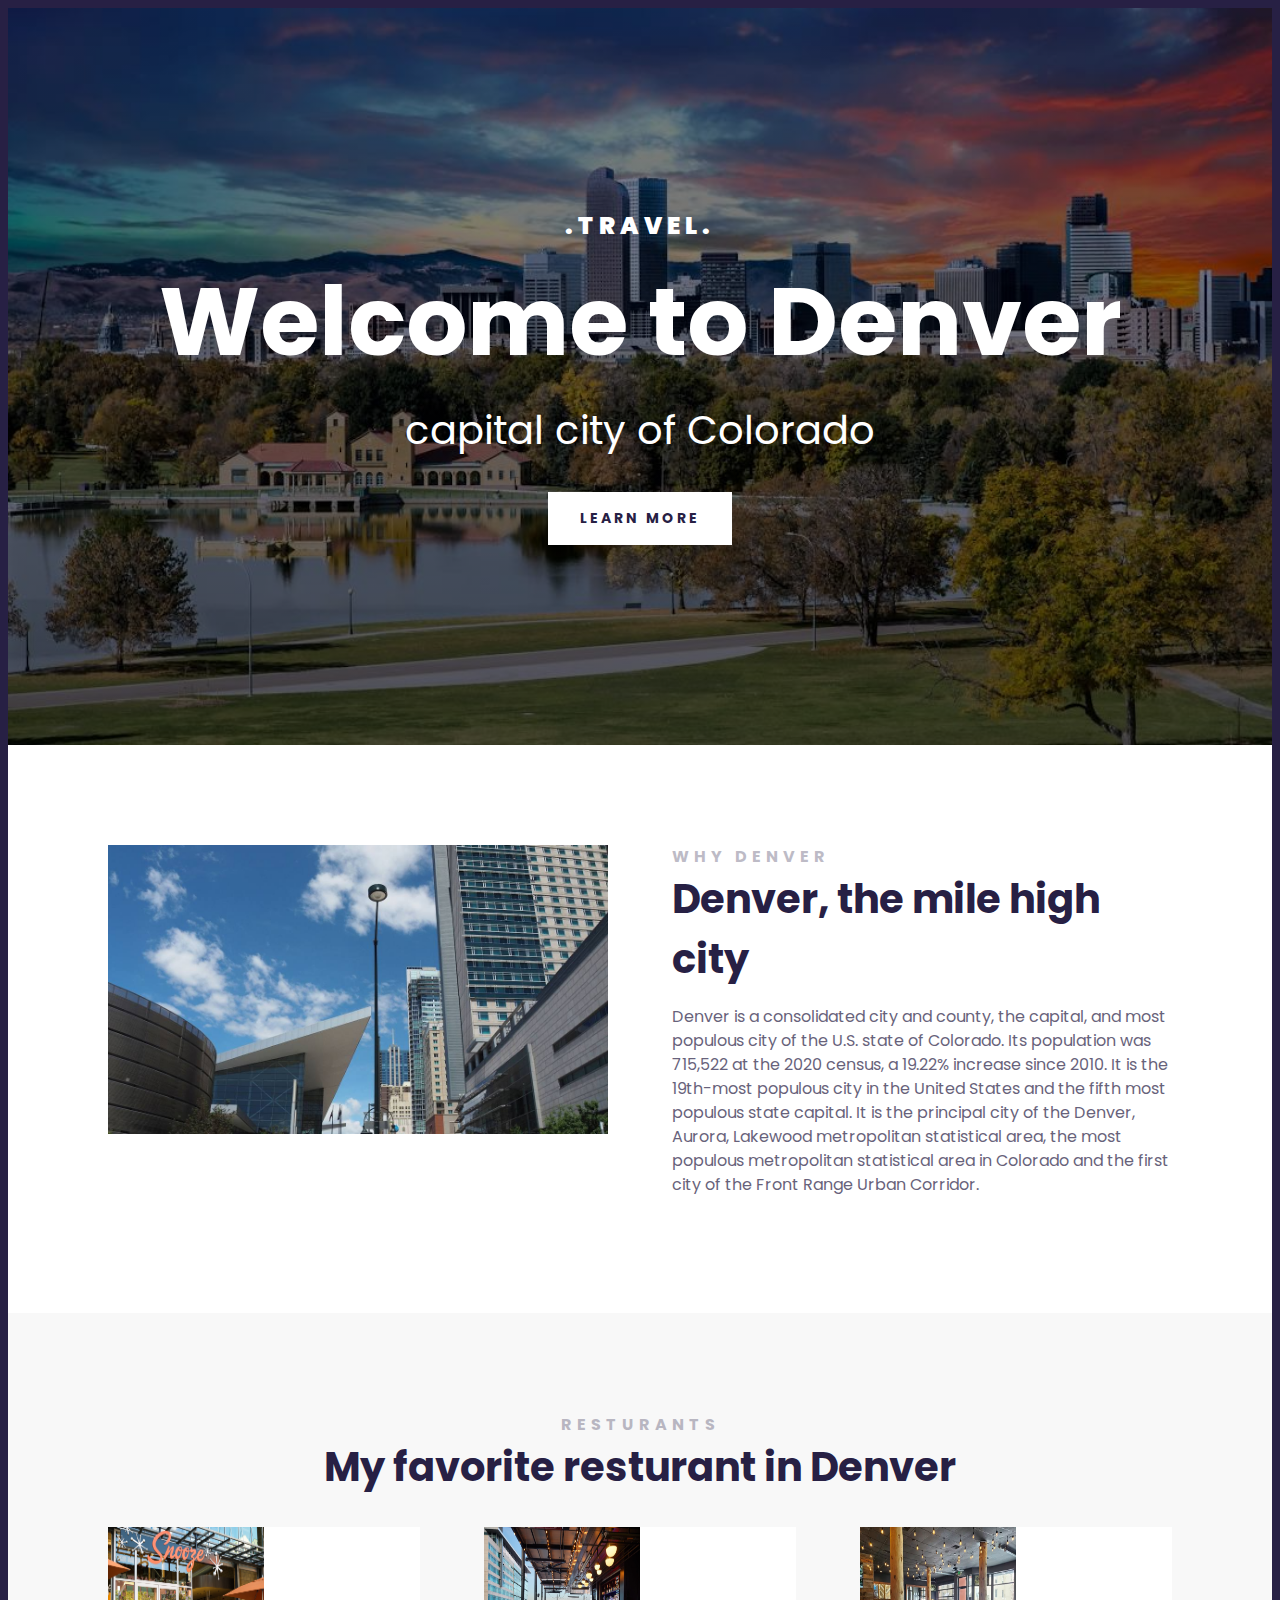
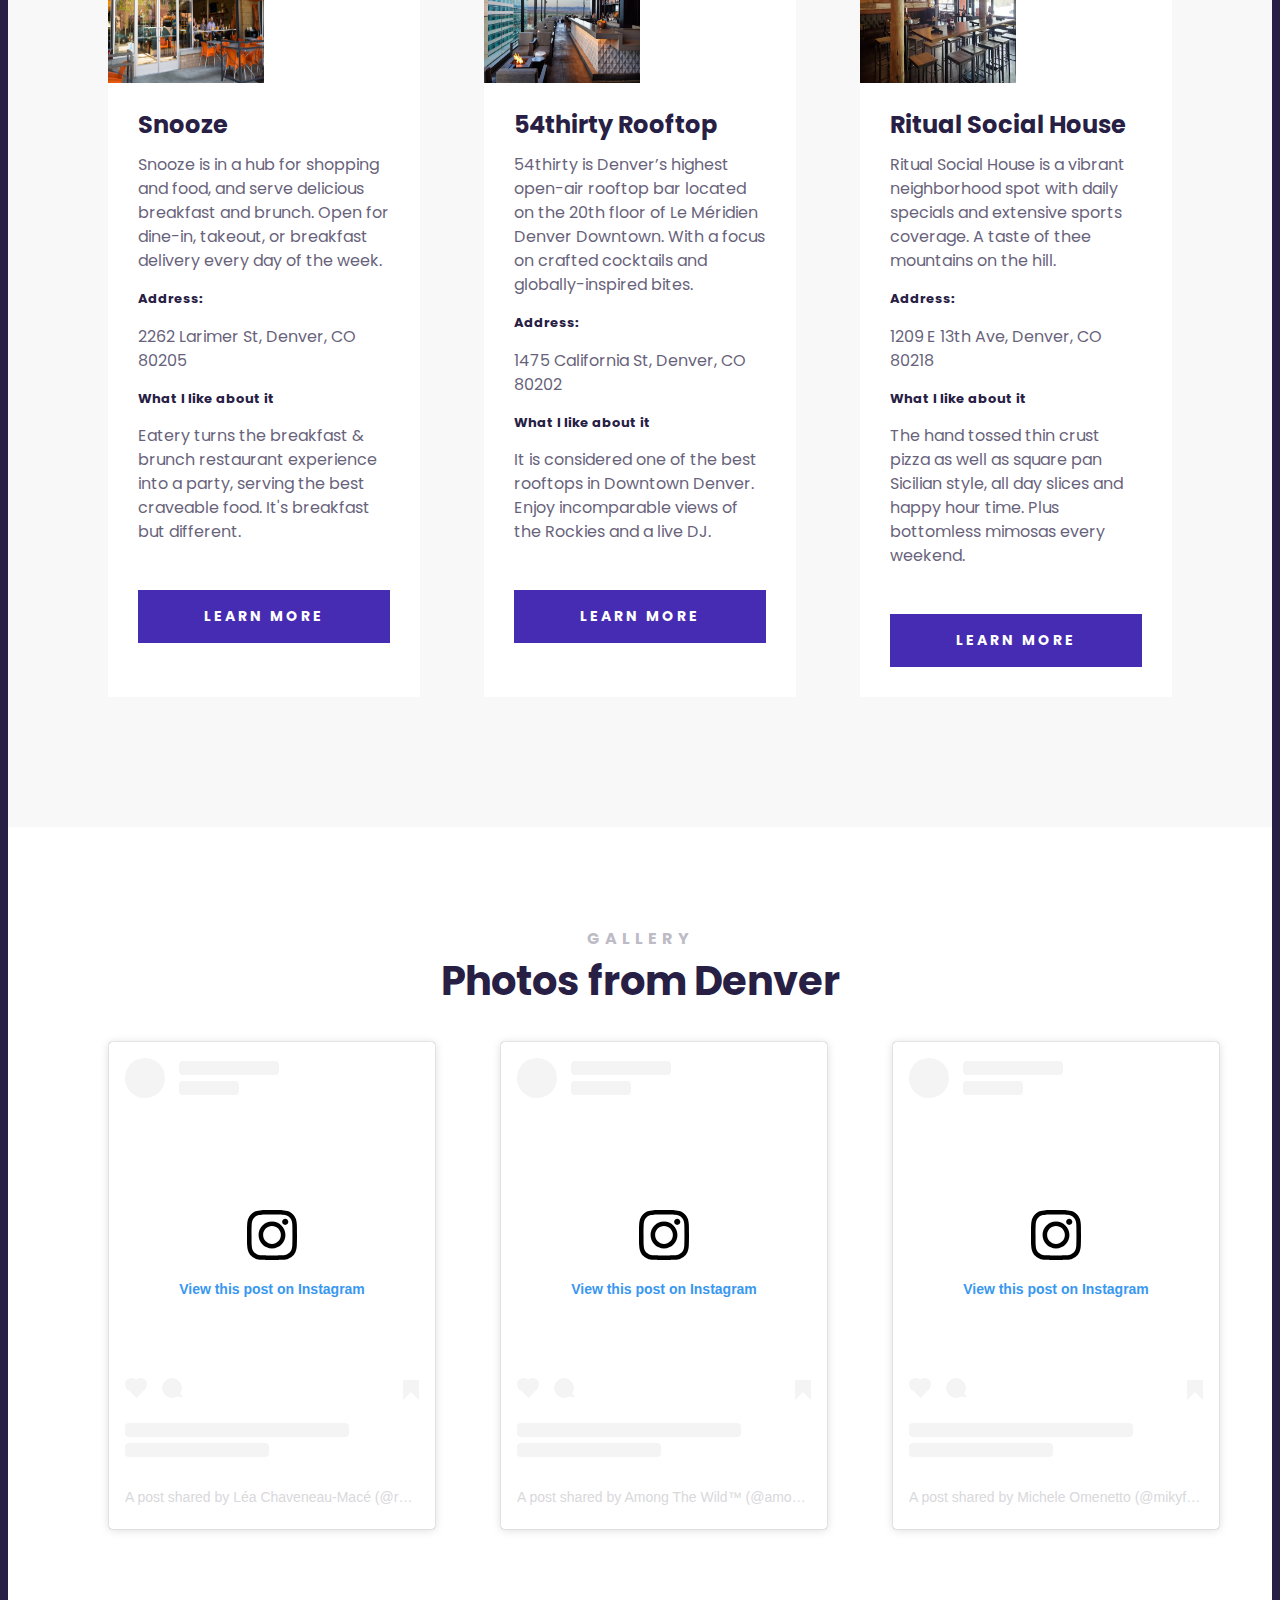
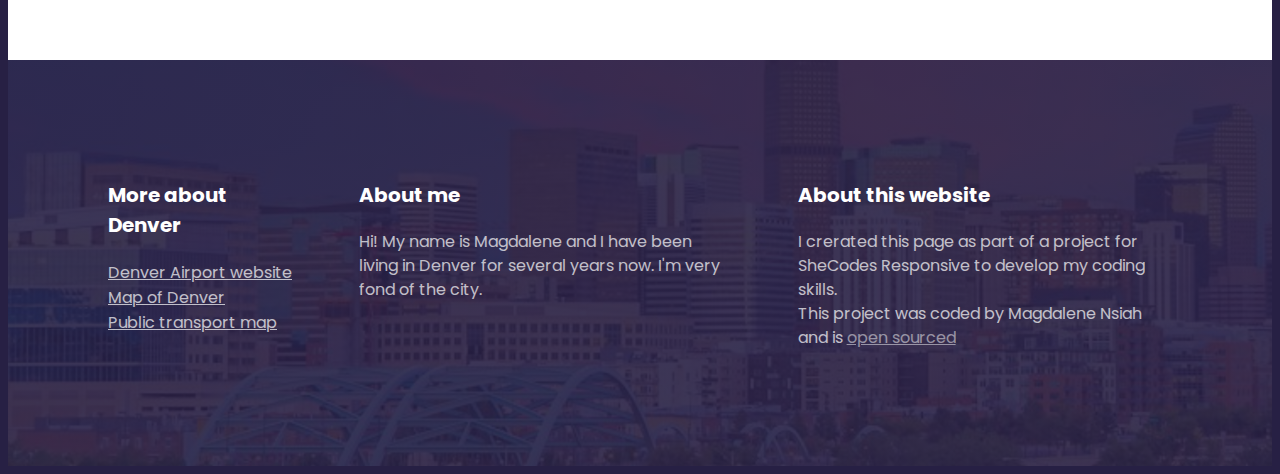
==== commit fcb3030e: "updated photos" ====
--- a/index.html
+++ b/index.html
@@ -18,20 +18,20 @@
         <h3>.TRAVEL.</h3>
         <h1>Welcome to Denver</h1>
         <h2>capital city of Colorado</h2>
-        <a href="more">Learn more</a>
+        <a href="#more">Learn more</a>
       </header>
       <main>
         <section class="grid grid-2-columns">
           <div>
             <img
-              src="images/building.png"
+              src="images/denver-museum.png"
               alt="Denver Building"
               class="img-responsive"
             />
           </div>
           <div>
-            <h2>Why Denver</h2>
-            <h3>Denver, the mountain high city</h3>
+            <h2 id="more">Why Denver</h2>
+            <h3>Denver, the mile high city</h3>
             <p>
               Denver is a consolidated city and county, the capital, and most
               populous city of the U.S. state of Colorado. Its population was
@@ -50,7 +50,11 @@
           <div class="grid grid-3-colmns">
             <div class="card">
               <div class="card-header grid grid-2-columns">
-                <img src="images/janis.png" alt="" class="img-responsive" />
+                <img
+                  src="images/resturants/snooze.png"
+                  alt=""
+                  class="img-responsive"
+                />
                 <iframe
                   src="https://www.google.com/maps/embed?pb=!1m18!1m12!1m3!1d24293.91239951133!2d-105.0674949640417!3d39.776016501476064!2m3!1f0!2f0!3f0!3m2!1i1024!2i768!4f13.1!3m3!1m2!1s0x876c78def89ef865%3A0x6f96b200b0914674!2sSnooze%2C%20an%20A.M.%20Eatery!5e0!3m2!1sen!2sus!4v1724353606088!5m2!1sen!2sus"
                   class="embed"
@@ -63,9 +67,9 @@
               <div class="card-body">
                 <h4>Snooze</h4>
                 <p>
-                  it is area is a hub for shopping and food, and serve delicious
-                  breakfast and brunch alongside this community. open for
-                  dine-in, takeout, or breakfast delivery every day of the week.
+                  Snooze is in a hub for shopping and food, and serve delicious
+                  breakfast and brunch. Open for dine-in, takeout, or breakfast
+                  delivery every day of the week.
                 </p>
                 <h5>Address:</h5>
                 <p>2262 Larimer St, Denver, CO 80205</p>
@@ -78,7 +82,7 @@
               </div>
               <div class="card-footer">
                 <a
-                  href="https://maps.app.goo.gl/zsXi2HkbGsR6RyFR8"
+                  href="https://maps.app.goo.gl/i1kSZGuGvqDQ6aFL6"
                   target="_blank"
                   class="btn"
                   >Learn more</a
@@ -87,9 +91,13 @@
             </div>
             <div class="card">
               <div class="card-header grid grid-2-columns">
-                <img src="images/janis.png" alt="" class="img-responsive" />
+                <img
+                  src="images/resturants/54thirty Rooftop.png"
+                  alt=""
+                  class="img-responsive"
+                />
                 <iframe
-                  src="https://www.google.com/maps/embed?pb=!1m18!1m12!1m3!1d24293.91239951133!2d-105.0674949640417!3d39.776016501476064!2m3!1f0!2f0!3f0!3m2!1i1024!2i768!4f13.1!3m3!1m2!1s0x876c78def89ef865%3A0x6f96b200b0914674!2sSnooze%2C%20an%20A.M.%20Eatery!5e0!3m2!1sen!2sus!4v1724353606088!5m2!1sen!2sus"
+                  src="https://www.google.com/maps/embed?pb=!1m18!1m12!1m3!1d3067.800267600157!2d-104.99359160000002!3d39.7441372!2m3!1f0!2f0!3f0!3m2!1i1024!2i768!4f13.1!3m3!1m2!1s0x876c78d1054fe25b%3A0x4a880ef062d2143d!2s54thirty%20Rooftop!5e0!3m2!1sen!2sus!4v1724360375888!5m2!1sen!2sus"
                   class="embed"
                   style="border: 0"
                   allowfullscreen=""
@@ -98,24 +106,23 @@
                 ></iframe>
               </div>
               <div class="card-body">
-                <h4>Snooze</h4>
+                <h4>54thirty Rooftop</h4>
                 <p>
-                  it is area is a hub for shopping and food, and serve delicious
-                  breakfast and brunch alongside this community. open for
-                  dine-in, takeout, or breakfast delivery every day of the week.
+                  54thirty is Denver’s highest open-air rooftop bar located on
+                  the 20th floor of Le Méridien Denver Downtown. With a focus on
+                  crafted cocktails and globally-inspired bites.
                 </p>
                 <h5>Address:</h5>
-                <p>2262 Larimer St, Denver, CO 80205</p>
+                <p>1475 California St, Denver, CO 80202</p>
                 <h5>What I like about it</h5>
                 <p>
-                  Eatery turns the breakfast & brunch restaurant experience into
-                  a party, serving the best craveable food. It's breakfast but
-                  different.
+                  It is considered one of the best rooftops in Downtown Denver.
+                  Enjoy incomparable views of the Rockies and a live DJ.
                 </p>
               </div>
               <div class="card-footer">
                 <a
-                  href="https://maps.app.goo.gl/zsXi2HkbGsR6RyFR8"
+                  href="https://maps.app.goo.gl/crtsytqwDYosLA65A"
                   target="_blank"
                   class="btn"
                   >Learn more</a
@@ -124,9 +131,13 @@
             </div>
             <div class="card">
               <div class="card-header grid grid-2-columns">
-                <img src="images/janis.png" alt="" class="img-responsive" />
+                <img
+                  src="images/resturants/Ritual Social House.png"
+                  alt=""
+                  class="img-responsive"
+                />
                 <iframe
-                  src="https://www.google.com/maps/embed?pb=!1m18!1m12!1m3!1d24293.91239951133!2d-105.0674949640417!3d39.776016501476064!2m3!1f0!2f0!3f0!3m2!1i1024!2i768!4f13.1!3m3!1m2!1s0x876c78def89ef865%3A0x6f96b200b0914674!2sSnooze%2C%20an%20A.M.%20Eatery!5e0!3m2!1sen!2sus!4v1724353606088!5m2!1sen!2sus"
+                  src="https://www.google.com/maps/embed?pb=!1m18!1m12!1m3!1d3068.116431469695!2d-104.9725356!3d39.737035399999996!2m3!1f0!2f0!3f0!3m2!1i1024!2i768!4f13.1!3m3!1m2!1s0x876c7f8eab26c6c1%3A0xed7d836989521577!2sRitual%20Social%20House!5e0!3m2!1sen!2sus!4v1724362825187!5m2!1sen!2sus"
                   class="embed"
                   style="border: 0"
                   allowfullscreen=""
@@ -135,24 +146,24 @@
                 ></iframe>
               </div>
               <div class="card-body">
-                <h4>Snooze</h4>
+                <h4>Ritual Social House</h4>
                 <p>
-                  it is area is a hub for shopping and food, and serve delicious
-                  breakfast and brunch alongside this community. open for
-                  dine-in, takeout, or breakfast delivery every day of the week.
+                  Ritual Social House is a vibrant neighborhood spot with daily
+                  specials and extensive sports coverage. A taste of thee
+                  mountains on the hill.
                 </p>
                 <h5>Address:</h5>
-                <p>2262 Larimer St, Denver, CO 80205</p>
+                <p>1209 E 13th Ave, Denver, CO 80218</p>
                 <h5>What I like about it</h5>
                 <p>
-                  Eatery turns the breakfast & brunch restaurant experience into
-                  a party, serving the best craveable food. It's breakfast but
-                  different.
+                  The hand tossed thin crust pizza as well as square pan
+                  Sicilian style, all day slices and happy hour time. Plus
+                  bottomless mimosas every weekend.
                 </p>
               </div>
               <div class="card-footer">
                 <a
-                  href="https://maps.app.goo.gl/zsXi2HkbGsR6RyFR8"
+                  href="https://maps.app.goo.gl/z5ciW7VKgbNGtDBy9"
                   target="_blank"
                   class="btn"
                   >Learn more</a
@@ -1021,7 +1032,7 @@
       <footer>
         <section class="grid grid-3-columns-with-first-narrow">
           <div>
-            <h2>More about Denver</h2>
+            <h3>More about Denver</h3>
             <ul>
               <li>
                 <a href="https://www.flydenver.com/" target="_blank"
--- a/src/styles.css
+++ b/src/styles.css
@@ -5,7 +5,7 @@
 
 header {
   background-image: linear-gradient(rgba(0, 0, 0, 0.4), rgba(0, 0, 0, 0.6)),
-    url("../images/lisbon.png");
+    url("../images/denver\ cover.png");
   background-repeat: no-repeat;
   background-size: cover;
   color: white;
@@ -108,6 +108,10 @@
   background: #f8f8f8;
 }
 
+.secondary img {
+  height: 100%;
+}
+
 .text-center {
   text-align: center;
 }
@@ -118,7 +122,7 @@
       rgba(39, 32, 68, 0.9),
       rgba(39, 32, 68, 0.9)
     ),
-    url("../images/lisbon-footer.png");
+    url("../images/denver-footer.jpg");
 
   background-repeat: no-repeat;
   background-size: cover;
